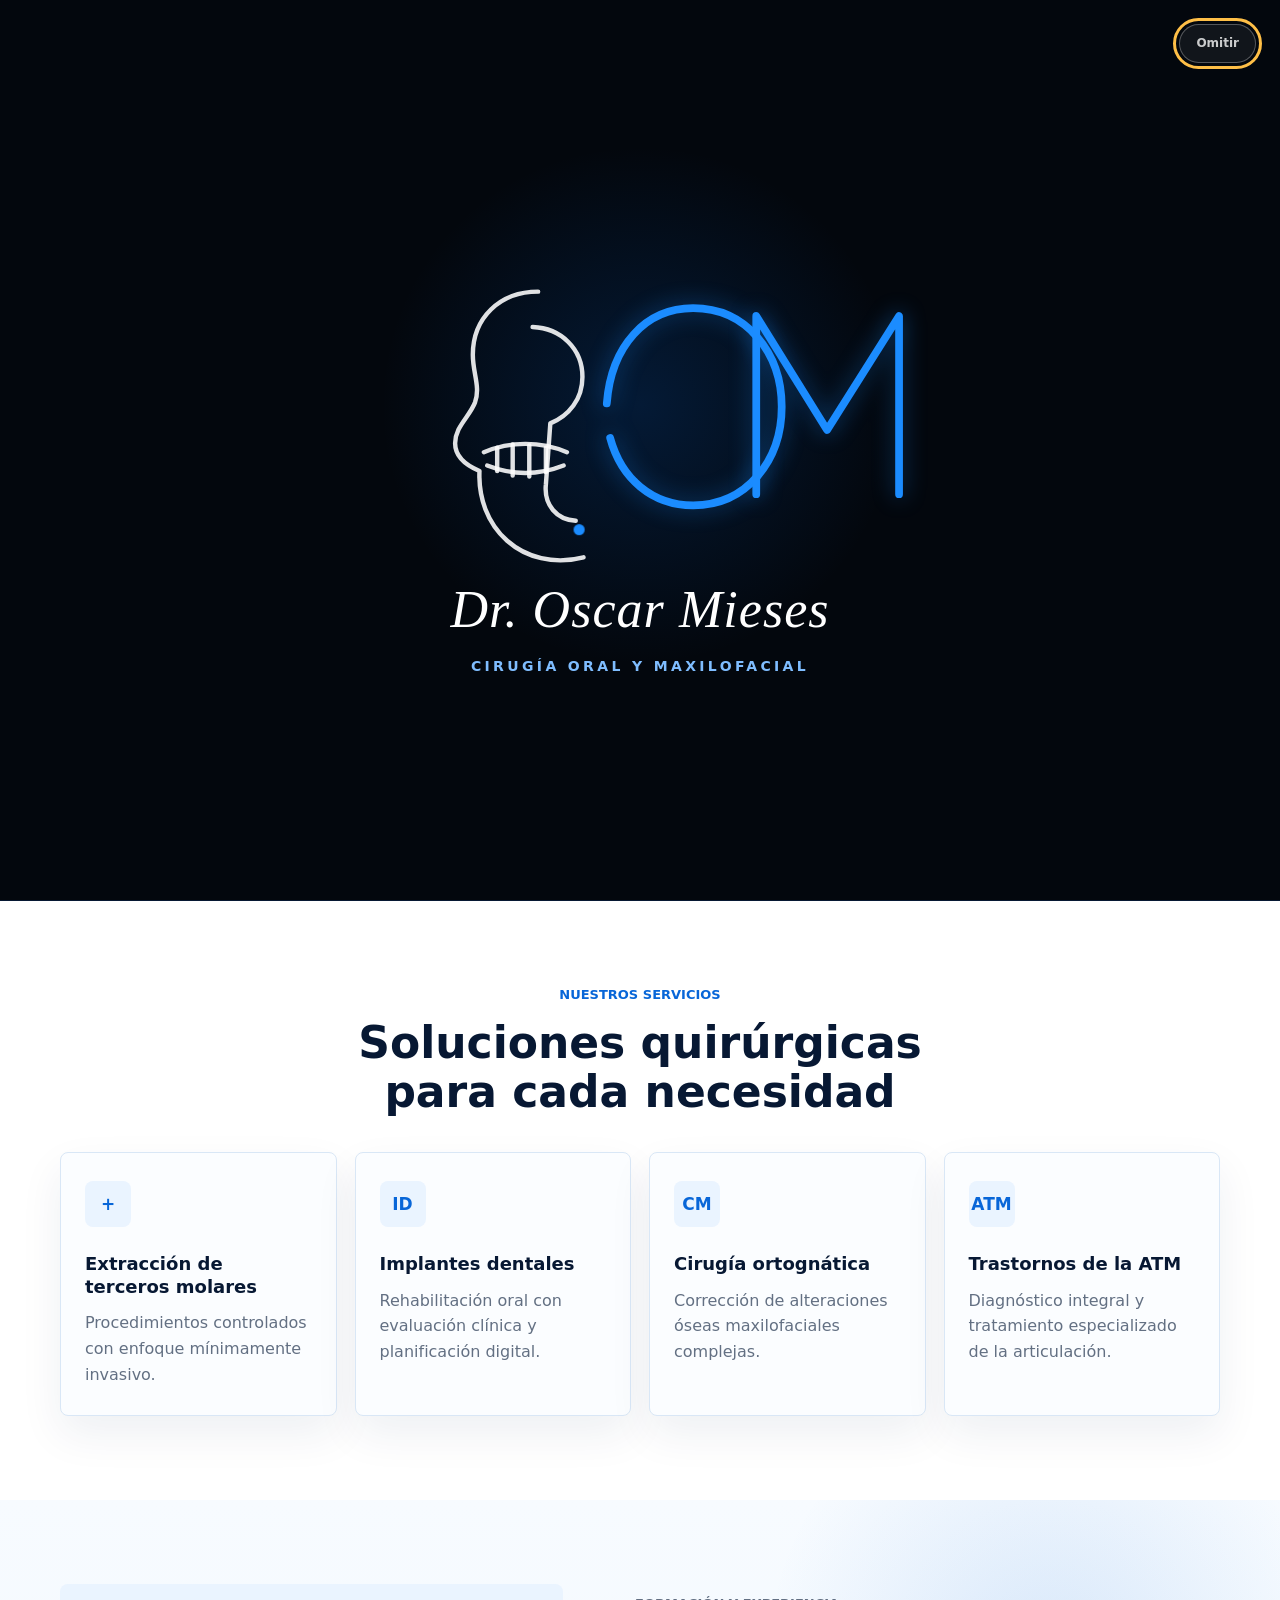
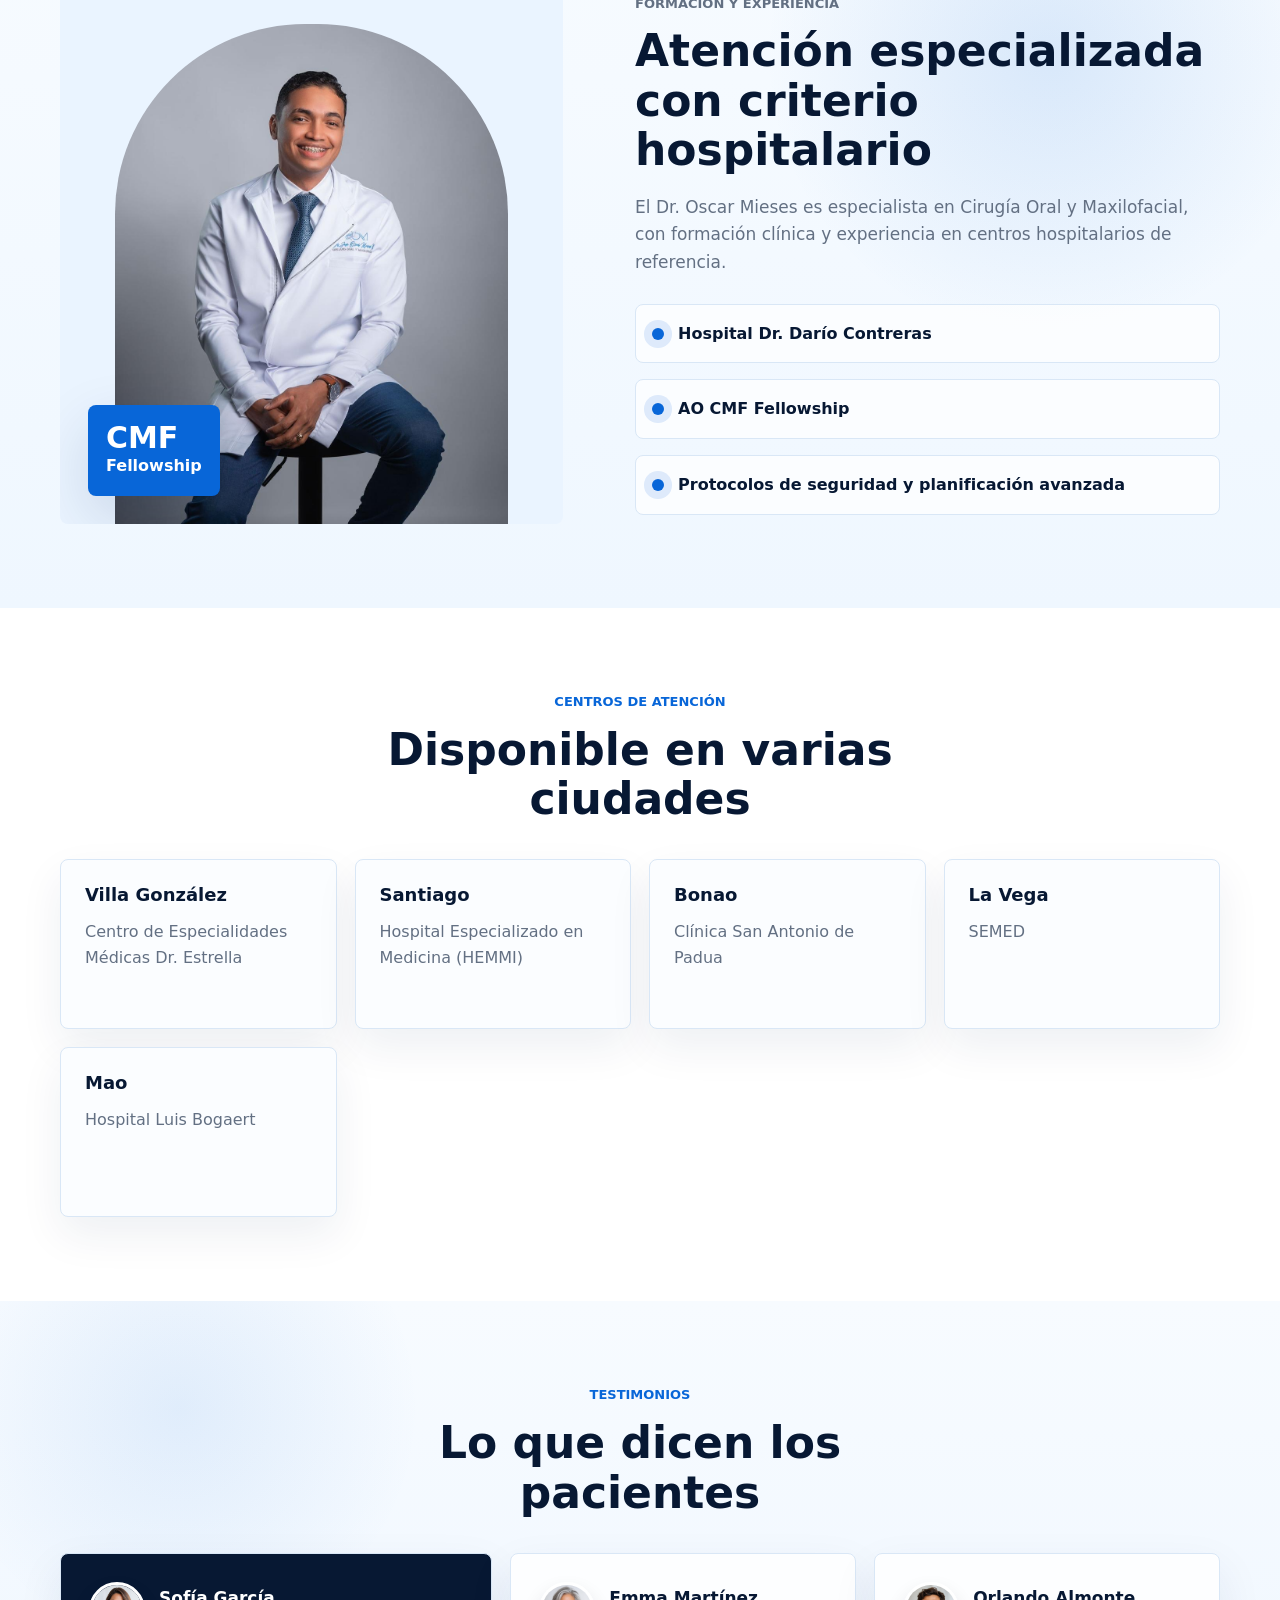
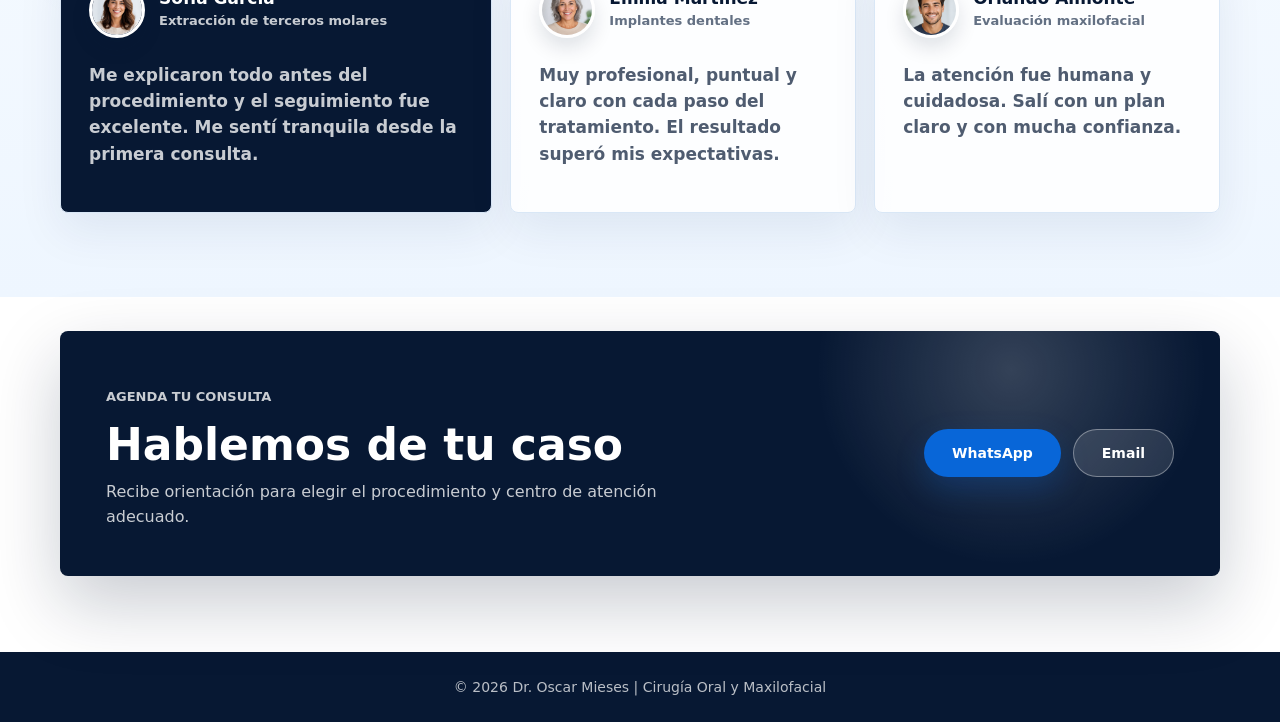
==== index.html @ 7b97af79 "Add animated vector logo intro" ====
<!DOCTYPE html>
<html lang="es">
<head>
    <meta charset="UTF-8">
    <title>Dr. Oscar Mieses | Cirugía Oral y Maxilofacial</title>
    <meta name="viewport" content="width=device-width, initial-scale=1.0">
    <meta name="description" content="Especialista en Cirugía Oral y Maxilofacial con atención precisa, segura y planificación avanzada.">
    <link rel="stylesheet" href="index.css">
</head>
<body>

<div class="brand-intro" id="brandIntro" role="dialog" aria-modal="true" aria-label="Presentación del Dr. Oscar Mieses">
    <button class="intro-skip" id="introSkip" type="button">Omitir</button>
    <div class="intro-logo" aria-hidden="true">
        <svg viewBox="0 0 560 330" role="img">
            <title>Logo animado del Dr. Oscar Mieses</title>
            <g class="intro-anatomy">
                <path pathLength="1" d="M188 62c-35 0-59 24-59 57 0 17 7 29 2 43-5 13-18 22-18 37 0 13 10 20 22 25-1 24 7 47 25 63 17 15 42 22 69 15"/>
                <path pathLength="1" d="M183 94c26 1 45 20 45 45 0 20-12 35-29 42l-4 55c-2 19 10 32 27 33"/>
                <path pathLength="1" d="M139 207c24-10 51-10 75 0M142 219c23 9 46 9 69 0"/>
                <path pathLength="1" d="M151 203v21m14-24v28m15-27v28m15-26v22"/>
            </g>
            <g class="intro-monogram">
                <path pathLength="1" d="M250 163c4-52 35-86 78-86 48 0 80 40 80 89s-32 89-80 89c-37 0-65-24-75-61"/>
                <path pathLength="1" d="M385 245V84l64 103 65-103v161"/>
            </g>
            <circle class="intro-accent" cx="225" cy="277" r="5"/>
        </svg>
        <p class="intro-name">Dr. Oscar Mieses</p>
        <span class="intro-specialty">Cirugía oral y maxilofacial</span>
    </div>
</div>
<noscript><style>.brand-intro{display:none}</style></noscript>

<header class="site-header">
    <div class="container nav">
        <a class="brand" href="#inicio" aria-label="Inicio">
            <svg class="brand-logo" viewBox="0 0 120 72" role="img" aria-label="Monograma del Dr. Oscar Mieses">
                <path class="brand-face" d="M28 9c-12 0-20 8-20 20 0 7 4 10 1 16-2 5-7 8-7 13 0 7 7 10 12 11 3 1 4 5 5 9 3 11 14 17 27 16"/>
                <path d="M43 57c1-21 12-35 28-35 17 0 29 14 29 32S88 86 71 86c-14 0-24-9-28-22" transform="translate(0 -10)"/>
                <path d="M85 62V20l16 27 17-27v42"/>
            </svg>
        </a>

        <nav aria-label="Navegación principal">
            <ul>
                <li><a href="#inicio">Inicio</a></li>
                <li><a href="#servicios">Servicios</a></li>
                <li><a href="Gallery.html">Casos</a></li>
                <li><a href="#testimonios">Testimonios</a></li>
                <li><a href="#experiencia">Experiencia</a></li>
                <li><a href="#contacto">Contacto</a></li>
            </ul>
        </nav>

        <a class="nav-cta" href="https://wa.me/18295643110" target="_blank" rel="noopener">Agendar</a>
    </div>
</header>

<main>
    <section id="inicio" class="hero">
        <div class="container hero-card">
            <div class="hero-line hero-line-one"></div>
            <div class="hero-line hero-line-two"></div>
            <div class="hero-copy">
                <p class="eyebrow">Cirugía Oral y Maxilofacial</p>
                <h1>Alcanza tu mejor versión de <span>salud</span></h1>
                <p class="hero-lede">
                    Procedimientos quirúrgicos con precisión, planificación digital y protocolos de seguridad para tu salud facial y oral.
                </p>
                <div class="hero-actions">
                    <a class="btn-primary" href="https://wa.me/18295643110" target="_blank" rel="noopener">Hacer una cita</a>
                    <a class="btn-secondary" href="#servicios">Ver servicios</a>
                </div>
            </div>

            <div class="hero-visual" aria-label="Retrato del Dr. Oscar Mieses">
                <div class="orbit orbit-one"></div>
                <div class="orbit orbit-two"></div>
                <img src="imagenes/Doctor/doctor-cutout-optimized.png" alt="Dr. Oscar Mieses con bata médica" width="600" height="1200" fetchpriority="high">

                <div class="float-card stat-card">
                    <strong>3+</strong>
                    <span>Años de experiencia</span>
                </div>

                <div class="float-card patient-card">
                    <div class="avatar-row" aria-hidden="true">
                        <img src="imagenes/Pacientes/patient-1-optimized.png" alt="" width="34" height="34">
                        <img src="imagenes/Pacientes/patient-2-optimized.png" alt="" width="34" height="34">
                        <img src="imagenes/Pacientes/patient-3-optimized.png" alt="" width="34" height="34">
                        <img src="imagenes/Pacientes/patient-4-optimized.png" alt="" width="34" height="34">
                    </div>
                    <strong>Atención segura</strong>
                    <span>Pacientes satisfechos</span>
                </div>

                <div class="float-card date-card">
                    <strong>Consulta</strong>
                    <span>Agenda por WhatsApp</span>
                </div>
            </div>

            <aside class="hero-quote" aria-label="Mensaje del especialista">
                <span class="quote-mark">"</span>
                <p>Estoy aquí para guiarte con un cuidado claro, seguro y personalizado en cada etapa de tu tratamiento.</p><span class="quote-mark">"</span>
                <h6 class="quote-doctor-name" style="color: #0866d8 !important;">Dr. Oscar Mieses</h6>
            </aside>
        </div>
    </section>

    <section id="servicios" class="section services-section">
        <div class="container">
            <div class="section-heading">
                <p class="eyebrow">Nuestros servicios</p>
                <h2>Soluciones quirúrgicas para cada necesidad</h2>
            </div>

            <div class="services-grid">
                <article class="service-card">
                    <span class="service-icon">+</span>
                    <h3>Extracción de terceros molares</h3>
                    <p>Procedimientos controlados con enfoque mínimamente invasivo.</p>
                </article>

                <article class="service-card">
                    <span class="service-icon">ID</span>
                    <h3>Implantes dentales</h3>
                    <p>Rehabilitación oral con evaluación clínica y planificación digital.</p>
                </article>

                <article class="service-card">
                    <span class="service-icon">CM</span>
                    <h3>Cirugía ortognática</h3>
                    <p>Corrección de alteraciones óseas maxilofaciales complejas.</p>
                </article>

                <article class="service-card">
                    <span class="service-icon">ATM</span>
                    <h3>Trastornos de la ATM</h3>
                    <p>Diagnóstico integral y tratamiento especializado de la articulación.</p>
                </article>
            </div>
        </div>
    </section>

    <section id="experiencia" class="section experience-section">
        <div class="container split-layout">
            <div class="portrait-panel">
                <img src="imagenes/Doctor/FOTO-OSCAR.jpeg" alt="Dr. Oscar Mieses en consulta" width="1024" height="1280" loading="lazy">
                <div class="blue-badge">
                    <strong>CMF</strong>
                    <span>Fellowship</span>
                </div>
            </div>

            <div class="content-panel">
                <p class="eyebrow">Formación y experiencia</p>
                <h2>Atención especializada con criterio hospitalario</h2>
                <p>
                    El Dr. Oscar Mieses es especialista en Cirugía Oral y Maxilofacial, con formación clínica y experiencia en centros hospitalarios de referencia.
                </p>

                <div class="timeline">
                    <div>
                        <span></span>
                        <p>Hospital Dr. Darío Contreras</p>
                    </div>
                    <div>
                        <span></span>
                        <p>AO CMF Fellowship</p>
                    </div>
                    <div>
                        <span></span>
                        <p>Protocolos de seguridad y planificación avanzada</p>
                    </div>
                </div>
            </div>
        </div>
    </section>

<!--CENTROS EN LOS QUE BRINDA SERVICIOS-->

    <section class="section locations-section">
        <div class="container">
            <div class="section-heading">
                <p class="eyebrow">Centros de atención</p>
                <h2>Disponible en varias ciudades</h2>
            </div>

            <div class="locations-grid">
                <article>
                    <h3>Villa González</h3>
                    <p>Centro de Especialidades Médicas Dr. Estrella</p>
                </article>
                <article>
                    <h3>Santiago</h3>
                    <p>Hospital Especializado en Medicina (HEMMI)</p>
                </article>
                <article>
                    <h3>Bonao</h3>
                    <p>Clínica San Antonio de Padua</p>
                </article>
                <article>
                    <h3>La Vega</h3>
                    <p>SEMED</p>
                </article>
                <article>
                    <h3>Mao</h3>
                    <p>Hospital Luis Bogaert</p>
                </article>
            </div>
        </div>
    </section>
<!--FIN DE CENTROS EN LOS QUE BRINDA SERVICIOS-->
    <section id="testimonios" class="section testimonials-section">
        <div class="container">
            <div class="section-heading">
                <p class="eyebrow">Testimonios</p>
                <h2>Lo que dicen los pacientes</h2>
            </div>

            <div class="testimonials-grid">
                <article class="testimonial-card featured-testimonial">
                    <div class="testimonial-profile">
                        <img src="imagenes/Pacientes/patient-1-optimized.png" alt="Paciente satisfecha" width="56" height="56" loading="lazy">
                        <div>
                            <h3>Sofía García</h3>
                            <span>Extracción de terceros molares</span>
                        </div>
                    </div>
                    <p>Me explicaron todo antes del procedimiento y el seguimiento fue excelente. Me sentí tranquila desde la primera consulta.</p>
                </article>

                <article class="testimonial-card">
                    <div class="testimonial-profile">
                        <img src="imagenes/Pacientes/patient-2-optimized.png" alt="Paciente satisfecho" width="56" height="56" loading="lazy">
                        <div>
                            <h3>Emma Martínez</h3>
                            <span>Implantes dentales</span>
                        </div>
                    </div>
                    <p>Muy profesional, puntual y claro con cada paso del tratamiento. El resultado superó mis expectativas.</p>
                </article>

                <article class="testimonial-card">
                    <div class="testimonial-profile">
                        <img src="imagenes/Pacientes/patient-3-optimized.png" alt="Paciente satisfecho" width="56" height="56" loading="lazy">
                        <div>
                            <h3>Orlando Almonte</h3>
                            <span>Evaluación maxilofacial</span>
                        </div>
                    </div>
                    <p>La atención fue humana y cuidadosa. Salí con un plan claro y con mucha confianza.</p>
                </article>
            </div>
        </div>
    </section>

    <section id="contacto" class="contact-section">
        <div class="container contact-card">
            <div>
                <p class="eyebrow">Agenda tu consulta</p>
                <h2>Hablemos de tu caso</h2>
                <p>Recibe orientación para elegir el procedimiento y centro de atención adecuado.</p>
            </div>
            <div class="contact-actions">
                <a class="btn-primary" href="https://wa.me/18295643110" target="_blank" rel="noopener">WhatsApp</a>
                <a class="btn-secondary light" href="mailto:Oscarmieses60@gmail.com">Email</a>
            </div>
        </div>
    </section>
</main>

<footer>
    <div class="container">
        <p>&copy; 2026 Dr. Oscar Mieses | Cirugía Oral y Maxilofacial</p>
    </div>
</footer>

<script src="index.js"></script>
</body>
</html>
---- index.css ----
:root {
    --navy: #071833;
    --blue: #0866d8;
    --blue-dark: #034ba4;
    --sky: #eaf4ff;
    --sky-strong: #dcecff;
    --muted: #637083;
    --line: #d9e7f6;
    --white: #ffffff;
    --shadow: 0 22px 60px rgba(8, 42, 90, 0.14);
}

* {
    box-sizing: border-box;
    margin: 0;
    padding: 0;
}

html {
    scroll-behavior: smooth;
}

body {
    background: #f7fbff;
    color: var(--navy);
    font-family: Inter, ui-sans-serif, system-ui, -apple-system, BlinkMacSystemFont, "Segoe UI", Arial, sans-serif;
    line-height: 1.6;
    -webkit-font-smoothing: antialiased;
}

body.intro-active {
    overflow: hidden;
}

.brand-intro {
    position: fixed;
    inset: 0;
    z-index: 1000;
    display: grid;
    place-items: center;
    overflow: hidden;
    background:
        radial-gradient(circle at 50% 45%, rgba(8, 102, 216, 0.2), transparent 32%),
        #03070d;
    color: #fff;
    opacity: 1;
    visibility: visible;
    transition: opacity 650ms ease, visibility 650ms ease;
}

.brand-intro::before {
    position: absolute;
    inset: 0;
    background: linear-gradient(110deg, transparent 35%, rgba(255, 255, 255, 0.04) 50%, transparent 65%);
    content: "";
    transform: translateX(-100%);
    animation: introLight 2.2s 800ms ease forwards;
}

.brand-intro.is-leaving {
    opacity: 0;
    visibility: hidden;
    pointer-events: none;
}

.intro-logo {
    position: relative;
    width: min(620px, 88vw);
    text-align: center;
}

.intro-logo svg {
    display: block;
    width: 100%;
    max-height: 48vh;
    margin: 0 auto;
    overflow: visible;
    fill: none;
    stroke-linecap: round;
    stroke-linejoin: round;
}

.intro-anatomy path,
.intro-monogram path {
    stroke-dasharray: 1;
    stroke-dashoffset: 1;
}

.intro-anatomy path {
    stroke: rgba(255, 255, 255, 0.88);
    stroke-width: 4;
    animation: drawIntro 1.45s ease forwards;
}

.intro-anatomy path:nth-child(2) { animation-delay: 140ms; }
.intro-anatomy path:nth-child(3) { animation-delay: 320ms; }
.intro-anatomy path:nth-child(4) { animation-delay: 440ms; }

.intro-monogram path {
    stroke: #1b8cff;
    stroke-width: 7;
    filter: drop-shadow(0 0 10px rgba(27, 140, 255, 0.42));
    animation: drawIntro 1.35s 720ms cubic-bezier(0.65, 0, 0.35, 1) forwards;
}

.intro-monogram path:last-child { animation-delay: 980ms; }

.intro-accent {
    fill: #1b8cff;
    stroke: none;
    opacity: 0;
    transform-box: fill-box;
    transform-origin: center;
    animation: introDot 420ms 1.9s ease-out forwards;
}

.intro-name,
.intro-specialty {
    opacity: 0;
    transform: translateY(14px);
    animation: introWords 650ms 1.9s ease forwards;
}

.intro-name {
    margin-top: -20px;
    font-family: Georgia, "Times New Roman", serif;
    font-size: clamp(30px, 5vw, 52px);
    font-style: italic;
    letter-spacing: 0.02em;
}

.intro-specialty {
    display: block;
    margin-top: 4px;
    color: #7fbdff;
    font-size: clamp(10px, 1.7vw, 14px);
    font-weight: 800;
    letter-spacing: 0.24em;
    text-transform: uppercase;
    animation-delay: 2.15s;
}

.intro-skip {
    position: absolute;
    top: 24px;
    right: 24px;
    z-index: 2;
    border: 1px solid rgba(255, 255, 255, 0.28);
    border-radius: 999px;
    padding: 9px 16px;
    background: rgba(255, 255, 255, 0.06);
    color: rgba(255, 255, 255, 0.78);
    cursor: pointer;
    font: inherit;
    font-size: 12px;
    font-weight: 800;
}

@keyframes drawIntro {
    to { stroke-dashoffset: 0; }
}

@keyframes introDot {
    0% { opacity: 0; transform: scale(0); }
    70% { opacity: 1; transform: scale(1.6); }
    100% { opacity: 1; transform: scale(1); }
}

@keyframes introWords {
    to { opacity: 1; transform: translateY(0); }
}

@keyframes introLight {
    to { transform: translateX(100%); }
}

a:focus-visible,
button:focus-visible {
    outline: 3px solid #ffbf47;
    outline-offset: 3px;
}

img {
    display: block;
    max-width: 100%;
}

a {
    color: inherit;
    text-decoration: none;
}

.container {
    width: min(1160px, calc(100% - 32px));
    margin: 0 auto;
}

.hero .container {
    width: min(1360px, calc(100% - 56px));
}

.site-header {
    position: sticky;
    top: 0;
    z-index: 20;
    background: rgba(255, 255, 255, 0.88);
    border-bottom: 1px solid rgba(217, 231, 246, 0.8);
    backdrop-filter: blur(18px);
}

.nav {
    min-height: 82px;
    display: flex;
    align-items: center;
    justify-content: space-between;
    gap: 24px;
}

.brand {
    display: inline-flex;
    align-items: center;
    gap: 12px;
    font-weight: 800;
    letter-spacing: 0;
    white-space: nowrap;
}

.brand-logo {
    width: 64px;
    height: 46px;
    overflow: visible;
    fill: none;
    stroke: var(--blue);
    stroke-width: 3.4;
    stroke-linecap: round;
    stroke-linejoin: round;
}

.brand-logo .brand-face {
    stroke: var(--navy);
}

nav ul {
    display: flex;
    align-items: center;
    justify-content: center;
    gap: 34px;
    list-style: none;
}

nav a {
    color: #26384d;
    font-size: 14px;
    font-weight: 700;
}

nav a:hover {
    color: var(--blue);
}

.nav-cta,
.btn-primary,
.btn-secondary {
    display: inline-flex;
    min-height: 48px;
    align-items: center;
    justify-content: center;
    border-radius: 999px;
    font-size: 14px;
    font-weight: 800;
    transition: transform 180ms ease, box-shadow 180ms ease, background 180ms ease;
}

.nav-cta,
.btn-primary {
    background: var(--blue);
    color: var(--white);
    box-shadow: 0 12px 30px rgba(8, 102, 216, 0.24);
}

.nav-cta {
    min-width: 112px;
}

.btn-primary,
.btn-secondary {
    padding: 0 28px;
}

.btn-secondary {
    background: var(--white);
    border: 1px solid var(--line);
    color: var(--navy);
}

.btn-secondary.light {
    background: rgba(255, 255, 255, 0.12);
    border-color: rgba(255, 255, 255, 0.36);
    color: var(--white);
}

.nav-cta:hover,
.btn-primary:hover,
.btn-secondary:hover {
    transform: translateY(-2px);
}

.btn-primary:hover,
.nav-cta:hover {
    background: var(--blue-dark);
    box-shadow: 0 16px 34px rgba(8, 102, 216, 0.28);
}

.hero {
    position: relative;
    overflow: hidden;
    min-height: calc(100vh - 82px);
    padding: 0;
    background:
        radial-gradient(circle at 8% 28%, rgba(8, 102, 216, 0.11), transparent 22%),
        radial-gradient(circle at 91% 18%, rgba(8, 102, 216, 0.08), transparent 22%),
        linear-gradient(180deg, #eef5fd 0%, #ffffff 54%, #f4f9ff 100%);
}

.hero::before {
    content: "";
    position: absolute;
    inset: auto 0 0;
    height: 25%;
    min-height: 156px;
    background: var(--navy);
    pointer-events: none;
}

.hero::after {
    content: "";
    position: absolute;
    width: 18px;
    height: 18px;
    right: 7%;
    bottom: 48px;
    border: 2px solid rgba(8, 102, 216, 0.18);
    border-radius: 50%;
    pointer-events: none;
}

.hero > .container::before {
    content: "";
    position: absolute;
    width: 12px;
    height: 12px;
    left: 7%;
    top: 52%;
    border: 2px solid rgba(8, 102, 216, 0.12);
    border-radius: 50%;
    pointer-events: none;
}

.hero-card {
    position: relative;
    min-height: calc(100vh - 82px);
    display: grid;
    grid-template-columns: minmax(310px, 0.9fr) minmax(360px, 0.92fr) minmax(300px, 0.78fr);
    align-items: center;
    gap: 32px;
    padding: 58px 0 0;
}

.hero-card::after {
    content: none;
}

.hero-copy {
    position: relative;
    z-index: 4;
    align-self: center;
    padding-bottom: 92px;
}

.hero-line {
    position: absolute;
    left: max(-80px, calc((100vw - 1360px) / -2));
    right: max(-80px, calc((100vw - 1360px) / -2));
    height: 7px;
    border-radius: 999px;
    background: rgba(8, 102, 216, 0.12);
    transform: rotate(-4deg);
    pointer-events: none;
}

.hero-line-one {
    top: 118px;
}

.hero-line-two {
    bottom: calc(25% + 26px);
    transform: rotate(-2deg);
}

.eyebrow {
    color: var(--blue);
    font-size: 13px;
    font-weight: 900;
    letter-spacing: 0;
    margin-bottom: 12px;
    text-transform: uppercase;
}

.hero h1 {
    max-width: 560px;
    color: var(--navy);
    font-size: clamp(42px, 5.2vw, 68px);
    line-height: 1.04;
    letter-spacing: 0;
}

.hero h1 span {
    color: var(--blue-dark);
}

.hero-lede {
    max-width: 530px;
    color: #405067;
    font-size: 18px;
    margin-top: 22px;
}

.hero-actions {
    display: flex;
    flex-wrap: wrap;
    gap: 14px;
    margin-top: 32px;
}

.hero-visual {
    position: relative;
    z-index: 4;
    min-height: 618px;
    display: grid;
    align-items: end;
    justify-items: center;
    align-self: end;
}

.hero-visual img {
    position: relative;
    z-index: 3;
    width: min(410px, 96%);
    height: 620px;
    object-fit: contain;
    object-position: center bottom;
    border-radius: 0;
    filter: drop-shadow(0 28px 36px rgba(7, 24, 51, 0.18));
}

.orbit {
    position: absolute;
    z-index: 1;
    border-radius: 50%;
    border: 2px solid rgba(8, 102, 216, 0.1);
}

.orbit-one {
    width: 430px;
    height: 430px;
    bottom: 78px;
}

.orbit-two {
    width: 310px;
    height: 310px;
    bottom: 132px;
}

.float-card {
    position: absolute;
    z-index: 4;
    display: grid;
    gap: 2px;
    min-width: 160px;
    padding: 16px 18px;
    border: 1px solid rgba(217, 231, 246, 0.9);
    border-radius: 8px;
    background: rgba(255, 255, 255, 0.92);
    box-shadow: var(--shadow);
    backdrop-filter: blur(16px);
}

.float-card strong {
    color: var(--navy);
    font-size: 24px;
    line-height: 1;
}

.float-card span {
    color: var(--muted);
    font-size: 13px;
    font-weight: 700;
}

.stat-card {
    left: -6%;
    bottom: 86px;
    background: var(--blue);
}

.stat-card strong,
.stat-card span {
    color: var(--white);
}

.patient-card {
    left: -15%;
    top: 132px;
}

.date-card {
    right: -9%;
    top: 230px;
}

.avatar-row {
    display: flex;
    margin-bottom: 6px;
}

.avatar-row img {
    width: 34px;
    height: 34px;
    margin-left: -6px;
    border: 2px solid var(--white);
    border-radius: 50%;
    object-fit: cover;
    box-shadow: 0 8px 16px rgba(7, 24, 51, 0.14);
}

.avatar-row img:first-child {
    margin-left: 0;
}

.hero-quote {
    position: relative;
    z-index: 4;
    align-self: center;
    max-width: 330px;
    padding-bottom: 92px;
}

.quote-mark {
    display: block;
    color: rgba(7, 24, 51, 0.34);
    font-size: 58px;
    font-weight: 900;
    line-height: 0.8;
}

.hero-quote p {
    color: #5f6877;
    font-size: 21px;
    font-style: italic;
    font-weight: 700;
    line-height: 1.42;
    margin: 18px 0 14px;
}

.hero-quote h6 {
    color: var(--blue, #0866d8);
    font-size: 14px;
}

.hero-quote .quote-doctor-name {
    color: var(--blue, #0866d8) !important;
}

.section {
    padding: 84px 0;
}

.section-heading {
    max-width: 620px;
    margin: 0 auto 36px;
    text-align: center;
}

.section h2,
.contact-card h2 {
    color: var(--navy);
    font-size: clamp(30px, 4vw, 44px);
    line-height: 1.12;
    letter-spacing: 0;
}

.services-section {
    background: var(--white);
}

.services-grid {
    display: grid;
    grid-template-columns: repeat(4, minmax(0, 1fr));
    gap: 18px;
}

.service-card,
.locations-grid article {
    min-height: 230px;
    border: 1px solid var(--line);
    border-radius: 8px;
    background: #fbfdff;
    box-shadow: 0 18px 44px rgba(8, 42, 90, 0.07);
}

.service-card {
    padding: 28px 24px;
}

.service-icon {
    display: inline-grid;
    width: 46px;
    height: 46px;
    place-items: center;
    margin-bottom: 26px;
    border-radius: 8px;
    background: var(--sky);
    color: var(--blue);
    font-size: 17px;
    font-weight: 900;
}

.service-card h3,
.locations-grid h3 {
    color: var(--navy);
    font-size: 18px;
    line-height: 1.25;
    margin-bottom: 12px;
}

.service-card p,
.locations-grid p,
.content-panel p,
.contact-card p {
    color: var(--muted);
}

.experience-section {
    background:
        radial-gradient(circle at 82% 22%, rgba(8, 102, 216, 0.12), transparent 24%),
        linear-gradient(180deg, #f7fbff 0%, #eff7ff 100%);
}

.split-layout {
    display: grid;
    grid-template-columns: minmax(300px, 0.86fr) minmax(0, 1fr);
    align-items: center;
    gap: 72px;
}

.portrait-panel {
    position: relative;
    min-height: 540px;
    display: grid;
    place-items: end center;
    overflow: hidden;
    border-radius: 8px;
    background:
        radial-gradient(circle at 48% 58%, transparent 0 28%, rgba(8, 102, 216, 0.12) 28.2% 28.6%, transparent 28.8% 41%, rgba(8, 102, 216, 0.09) 41.2% 41.6%, transparent 41.8%),
        var(--sky);
}

.portrait-panel img {
    width: 78%;
    height: 500px;
    object-fit: cover;
    object-position: center 16%;
    border-radius: 190px 190px 0 0;
}

.blue-badge {
    position: absolute;
    left: 28px;
    bottom: 28px;
    display: grid;
    min-width: 118px;
    padding: 18px;
    border-radius: 8px;
    background: var(--blue);
    color: var(--white);
    box-shadow: var(--shadow);
}

.blue-badge strong {
    font-size: 30px;
    line-height: 1;
}

.blue-badge span {
    font-weight: 800;
}

.content-panel {
    max-width: 610px;
}

.content-panel > p:not(.eyebrow) {
    margin: 20px 0 28px;
    font-size: 17px;
}

.timeline {
    display: grid;
    gap: 16px;
}

.timeline div {
    display: flex;
    align-items: center;
    gap: 14px;
    padding: 16px;
    border: 1px solid var(--line);
    border-radius: 8px;
    background: rgba(255, 255, 255, 0.72);
}

.timeline span {
    flex: 0 0 auto;
    width: 12px;
    height: 12px;
    border-radius: 50%;
    background: var(--blue);
    box-shadow: 0 0 0 8px rgba(8, 102, 216, 0.12);
}

.timeline p {
    color: var(--navy);
    font-weight: 800;
}

.locations-section {
    background: var(--white);
}

.locations-grid {
    display: grid;
    grid-template-columns: repeat(4, minmax(0, 1fr));
    gap: 18px;
}

.locations-grid article {
    min-height: 170px;
    padding: 24px;
}

.testimonials-section {
    background:
        radial-gradient(circle at 14% 18%, rgba(8, 102, 216, 0.09), transparent 20%),
        linear-gradient(180deg, #f7fbff 0%, #eef6ff 100%);
}

.testimonials-grid {
    display: grid;
    grid-template-columns: 1.15fr 0.92fr 0.92fr;
    gap: 18px;
}

.testimonial-card {
    display: grid;
    align-content: start;
    min-height: 260px;
    padding: 28px;
    border: 1px solid var(--line);
    border-radius: 8px;
    background: rgba(255, 255, 255, 0.86);
    box-shadow: 0 18px 46px rgba(8, 42, 90, 0.08);
}

.featured-testimonial {
    background: var(--navy);
    color: var(--white);
}

.testimonial-profile {
    display: flex;
    align-items: center;
    gap: 14px;
    margin-bottom: 24px;
}

.testimonial-profile img {
    width: 56px;
    height: 56px;
    border: 3px solid var(--white);
    border-radius: 50%;
    object-fit: cover;
    box-shadow: 0 10px 20px rgba(7, 24, 51, 0.12);
}

.testimonial-profile h3 {
    color: var(--navy);
    font-size: 17px;
    line-height: 1.2;
}

.testimonial-profile span {
    display: block;
    color: var(--muted);
    font-size: 13px;
    font-weight: 800;
    margin-top: 3px;
}

.testimonial-card p {
    color: #4f5c70;
    font-size: 17px;
    font-weight: 700;
    line-height: 1.55;
}

.featured-testimonial .testimonial-profile h3,
.featured-testimonial .testimonial-profile span,
.featured-testimonial p {
    color: var(--white);
}

.featured-testimonial .testimonial-profile span,
.featured-testimonial p {
    opacity: 0.78;
}

.contact-section {
    padding: 34px 0 76px;
    background: var(--white);
}

.contact-card {
    display: flex;
    align-items: center;
    justify-content: space-between;
    gap: 28px;
    padding: 46px;
    border-radius: 8px;
    background:
        radial-gradient(circle at 82% 16%, rgba(255, 255, 255, 0.18), transparent 20%),
        var(--navy);
    color: var(--white);
    box-shadow: 0 28px 70px rgba(7, 24, 51, 0.22);
}

.contact-card h2,
.contact-card .eyebrow,
.contact-card p {
    color: var(--white);
}

.contact-card p {
    max-width: 560px;
    margin-top: 10px;
    opacity: 0.78;
}

.contact-actions {
    display: flex;
    flex-wrap: wrap;
    gap: 12px;
}

footer {
    padding: 24px 0;
    background: var(--navy);
    color: rgba(255, 255, 255, 0.72);
    text-align: center;
    font-size: 14px;
}

.fade-in {
    opacity: 0;
    transform: translateY(18px);
    transition: opacity 600ms ease, transform 600ms ease;
}

.fade-in.visible {
    opacity: 1;
    transform: translateY(0);
}

@media (prefers-reduced-motion: reduce) {
    html {
        scroll-behavior: auto;
    }

    *,
    *::before,
    *::after {
        animation-duration: 0.01ms !important;
        animation-iteration-count: 1 !important;
        transition-duration: 0.01ms !important;
    }

    .fade-in {
        opacity: 1;
        transform: none;
    }
}

@media (max-width: 980px) {
    .nav {
        min-height: auto;
        padding: 14px 0;
        flex-wrap: wrap;
    }

    nav {
        order: 3;
        width: 100%;
    }

    nav ul {
        justify-content: flex-start;
        gap: 10px;
        overflow-x: auto;
        padding-bottom: 4px;
    }

    nav a {
        display: block;
        padding: 8px 12px;
        border-radius: 999px;
        background: var(--sky);
        white-space: nowrap;
    }

    .split-layout {
        grid-template-columns: 1fr;
    }

    .hero-card {
        min-height: 720px;
        grid-template-columns: minmax(250px, 0.9fr) minmax(280px, 0.9fr) minmax(230px, 0.75fr);
        gap: 12px;
        padding: 36px 0 0;
    }

    .hero-copy {
        text-align: left;
        padding-bottom: 86px;
    }

    .hero h1 {
        font-size: clamp(44px, 6vw, 58px);
    }

    .hero-lede {
        font-size: 17px;
    }

    .hero-actions {
        justify-content: flex-start;
    }

    .hero-visual {
        min-height: 570px;
    }

    .hero-visual img {
        height: 570px;
        width: min(360px, 98%);
    }

    .hero-quote {
        max-width: 270px;
        margin: 0;
        padding-bottom: 86px;
        text-align: left;
    }

    .hero-quote p {
        font-size: 18px;
    }

    .patient-card {
        left: -34%;
        top: 150px;
    }

    .date-card {
        right: -24%;
        top: 270px;
    }

    .stat-card {
        left: -16%;
        bottom: 92px;
    }

    .services-grid,
    .locations-grid,
    .testimonials-grid {
        grid-template-columns: repeat(2, minmax(0, 1fr));
    }

    .featured-testimonial {
        grid-column: 1 / -1;
    }

    .split-layout {
        gap: 34px;
    }

    .content-panel {
        max-width: none;
    }

    .contact-card {
        align-items: flex-start;
        flex-direction: column;
    }
}

@media (max-width: 640px) {
    .container {
        width: min(100% - 22px, 1160px);
    }

    .site-header {
        position: relative;
    }

    .nav {
        min-height: 128px;
        align-content: center;
        flex-wrap: wrap;
        gap: 12px;
        padding: 10px 0 14px;
    }

    .brand {
        width: 100%;
        gap: 10px;
        flex: 0 0 100%;
    }

    .brand span {
        display: inline;
        color: var(--navy);
        font-size: clamp(15px, 4.8vw, 19px);
        font-weight: 900;
        line-height: 1;
        white-space: nowrap;
    }

    .brand-logo {
        width: 70px;
        height: 54px;
    }

    nav {
        order: initial;
        min-width: 0;
        width: 100%;
        flex: 0 0 100%;
    }

    nav ul {
        justify-content: flex-start;
        gap: 10px;
        overflow-x: auto;
        overflow-y: hidden;
        padding: 0 0 2px;
        scrollbar-width: none;
        -webkit-overflow-scrolling: touch;
    }

    nav ul::-webkit-scrollbar {
        display: none;
    }

    nav ul li:last-child {
        display: none;
    }

    nav a {
        display: inline-flex;
        min-height: 36px;
        align-items: center;
        padding: 0 14px;
        background: #eef7ff;
        color: #26384d;
        font-size: 12px;
        font-weight: 900;
        border-radius: 999px;
        white-space: nowrap;
    }

    .nav-cta {
        display: none;
    }

    .hero {
        min-height: 525px;
        padding: 0;
        overflow: hidden;
    }

    .hero::before {
        height: 165px;
        min-height: 165px;
    }

    .hero .container {
        width: min(100% - 34px, 1160px);
    }

    .hero-card {
        min-height: 525px;
        display: grid;
        grid-template-columns: minmax(0, 0.95fr) minmax(0, 1.05fr) minmax(0, 0.8fr);
        align-items: start;
        gap: 8px;
        padding: 0;
    }

    .hero-line { left: -34px; right: -34px; height: 4px; }
    .hero-line-one { top: 64px; }
    .hero-line-two {
        display: block;
        bottom: 166px;
    }

    .hero-copy {
        position: relative;
        z-index: 4;
        align-self: start;
        padding: 46px 0 0;
        text-align: left;
    }

    .hero-copy .eyebrow {
        font-size: 9px;
        font-weight: 1000;
        letter-spacing: 0.4px;
        margin-bottom: 9px;
    }

    .hero h1 {
        max-width: 158px;
        font-size: clamp(22px, 6.5vw, 27px);
        line-height: 1.08;
    }

    .hero-lede {
        max-width: 160px;
        font-size: 9px;
        line-height: 1.35;
        margin-top: 12px;
        color: #405067;
    }

    .hero-actions {
        display: flex;
        flex-direction: row;
        flex-wrap: nowrap;
        gap: 6px;
        margin-top: 18px;
        width: 150px;
        position: relative;
        z-index: 7;
    }

    .hero-actions .btn-primary,
    .hero-actions .btn-secondary {
        flex: 1;
        min-height: 31px;
        padding: 0 8px;
        font-size: 8px;
        white-space: nowrap;
        justify-content: center;
    }

    .hero-visual {
        position: relative;
        z-index: 4;
        width: 100%;
        min-height: 405px;
        display: grid;
        align-items: flex-end;
        justify-items: center;
        align-self: end;
        margin-top: 0;
    }

    .hero-visual img {
        position: relative;
        z-index: 3;
        width: min(275px, 172%);
        height: 435px;
        object-fit: contain;
        object-position: center bottom;
        filter: drop-shadow(0 16px 28px rgba(7,24,51,0.22));
        transform: scale(1.85);
        transform-origin: center bottom;
    }

    .orbit-one {
        width: 230px; height: 230px;
        bottom: 42px;
    }

    .orbit-two {
        width: 166px; height: 166px;
        bottom: 72px;
    }

    .hero-visual .float-card {
        display: none;
    }

    .hero-quote {
        display: block;
        position: relative;
        z-index: 4;
        align-self: start;
        max-width: 158px;
        padding-top: 128px;
        padding-bottom: 0;
        text-align: left;
    }

    .quote-mark {
        font-size: 28px;
    }

    .hero-quote p {
        font-size: 9px;
        line-height: 1.34;
        margin: 6px 0 7px;
    }

    .hero-quote h6 {
        color: var(--blue, #0866d8);
        font-size: 16px;
    }

    .hero-quote .quote-doctor-name {
        color: var(--blue, #0866d8) !important;
    }

    .contact-actions {
        display: grid;
        grid-template-columns: 1fr;
        width: 100%;
    }

    .section { padding: 58px 0; }

    .services-grid,
    .locations-grid,
    .testimonials-grid {
        grid-template-columns: 1fr;
    }

    .featured-testimonial { grid-column: auto; }

    .service-card,
    .locations-grid article { min-height: 0; }

    .portrait-panel { min-height: 460px; }

    .portrait-panel img { width: 88%; height: 430px; }

    .contact-card { padding: 30px 22px; }
}

@media (max-width: 390px) {
    .nav {
        min-height: 122px;
        gap: 10px;
    }

    .brand {
        gap: 8px;
    }

    .brand-logo {
        width: 64px;
        height: 50px;
    }

    .brand span {
        font-size: 15px;
    }

    nav a {
        min-height: 34px;
        padding: 0 12px;
        font-size: 11px;
    }

    .hero {
        min-height: 505px;
    }

    .hero-card {
        min-height: 505px;
    }

    .hero-copy {
        padding-top: 40px;
    }

    .hero h1 {
        max-width: 146px;
        font-size: 24px;
    }

    .hero-lede {
        max-width: 144px;
        font-size: 8px;
    }

    .hero-actions {
        width: 136px;
    }

    .hero-actions .btn-primary,
    .hero-actions .btn-secondary {
        min-height: 29px;
        padding: 0 7px;
        font-size: 7px;
    }

    .hero-visual {
        min-height: 392px;
    }

    .hero-visual img {
        width: min(248px, 176%);
        height: 420px;
        transform: scale(1.9);
    }

    .orbit-one { width: 210px; height: 210px; }
    .orbit-two { width: 150px; height: 150px; }

    .hero-quote {
        max-width: 142px;
        padding-top: 118px;
    }

    .hero-quote p {
        font-size: 8px;
    }
}
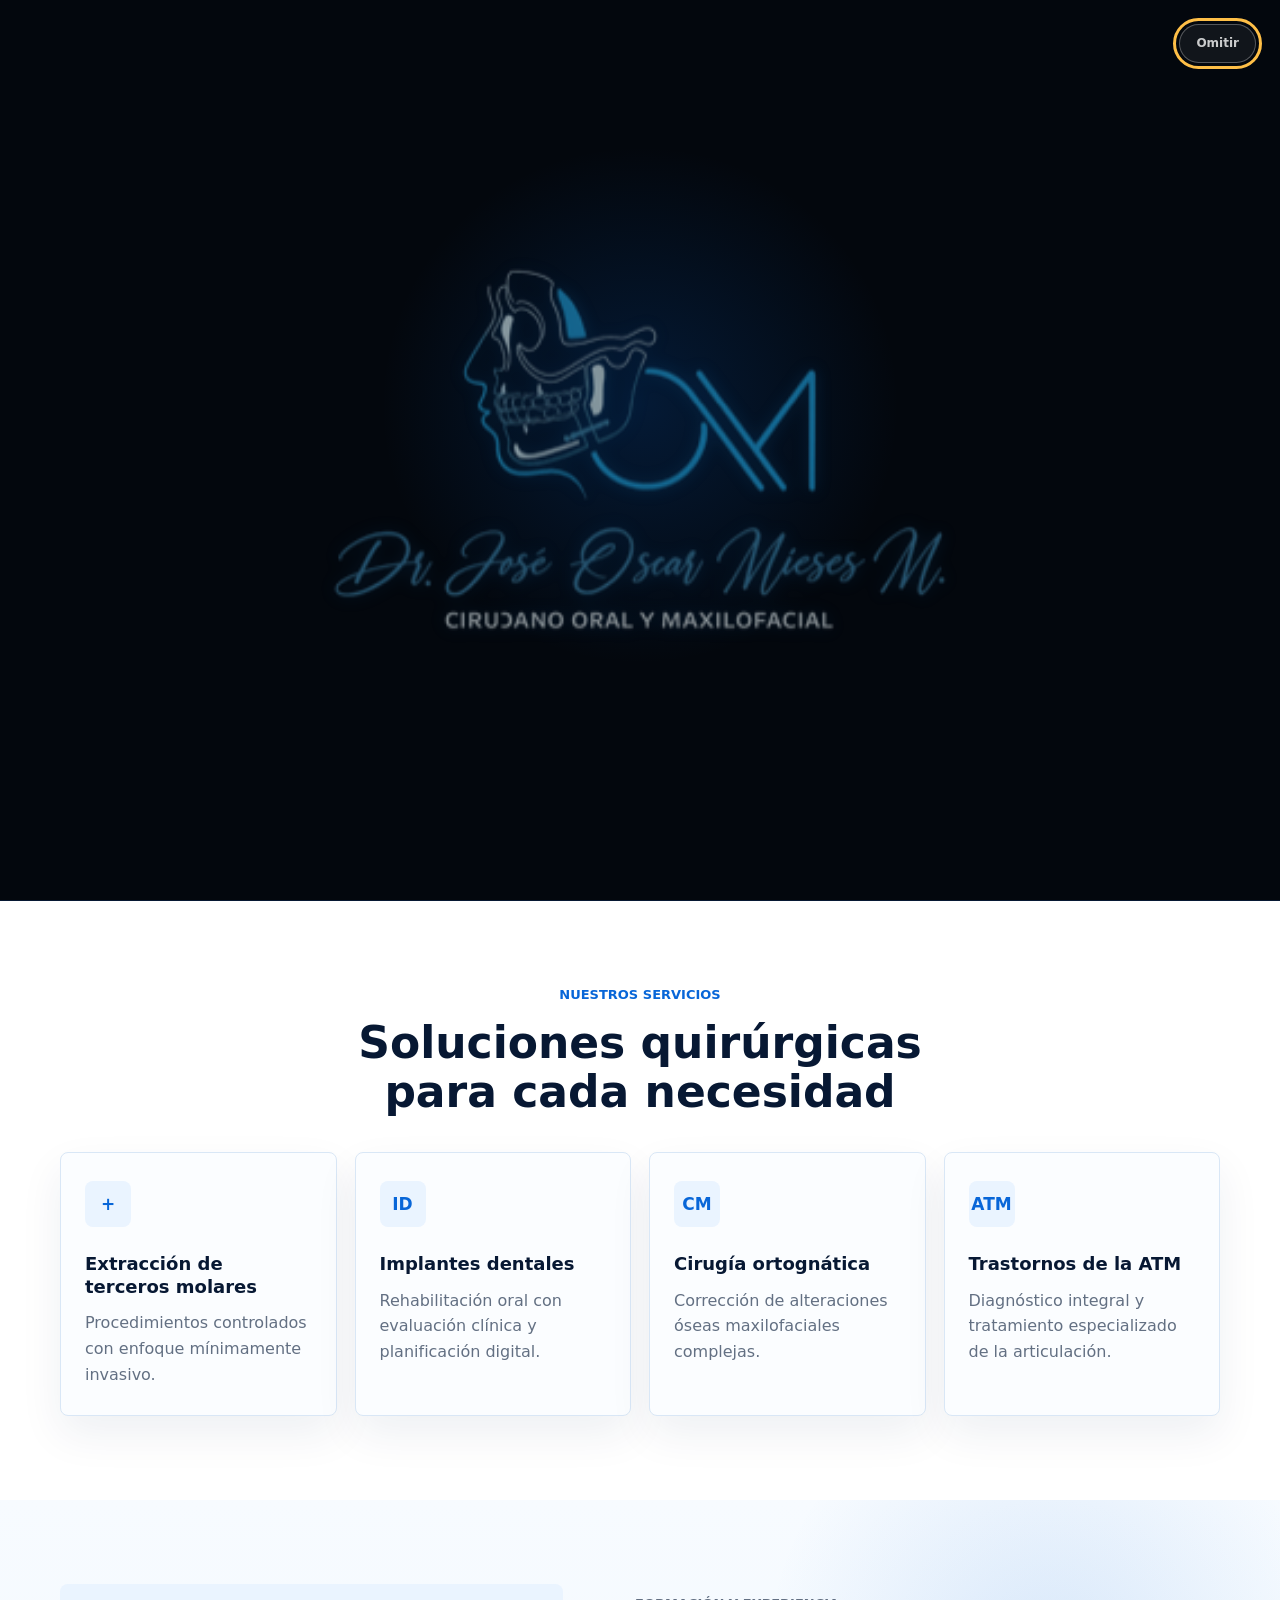
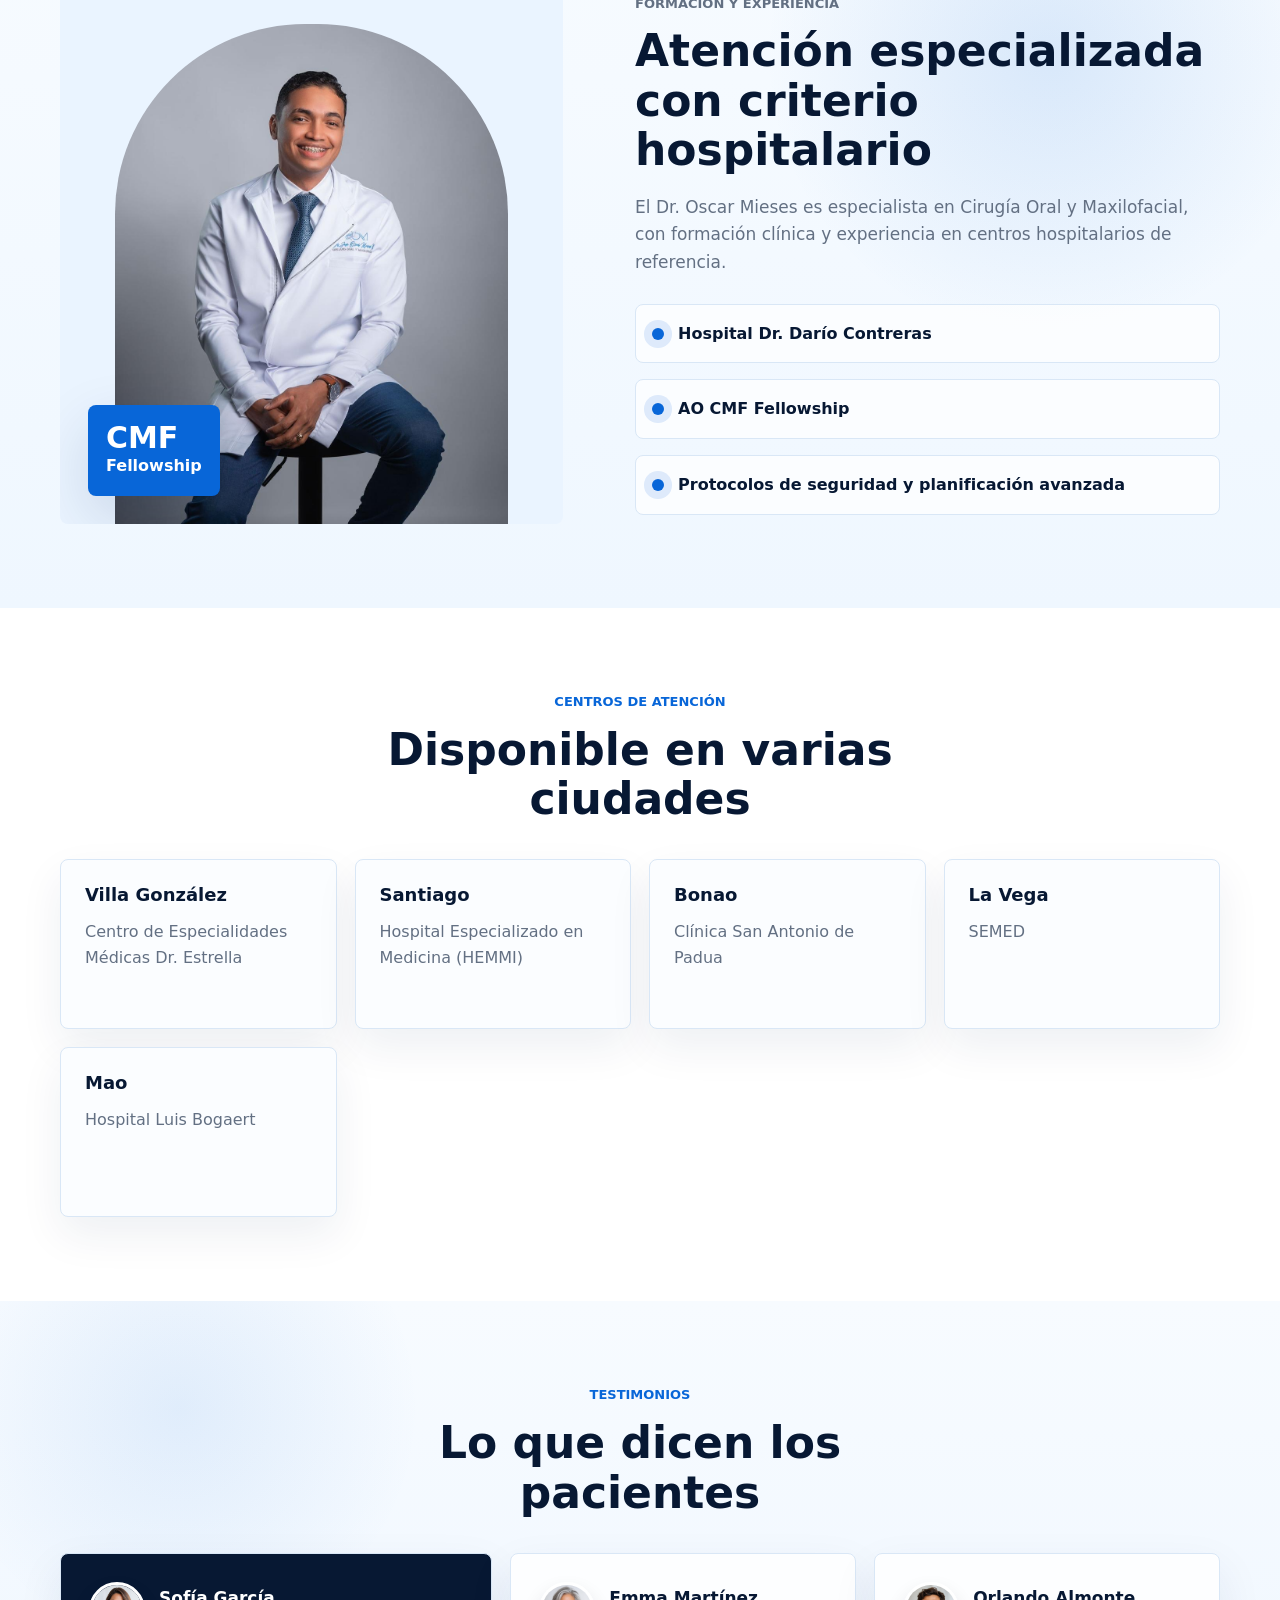
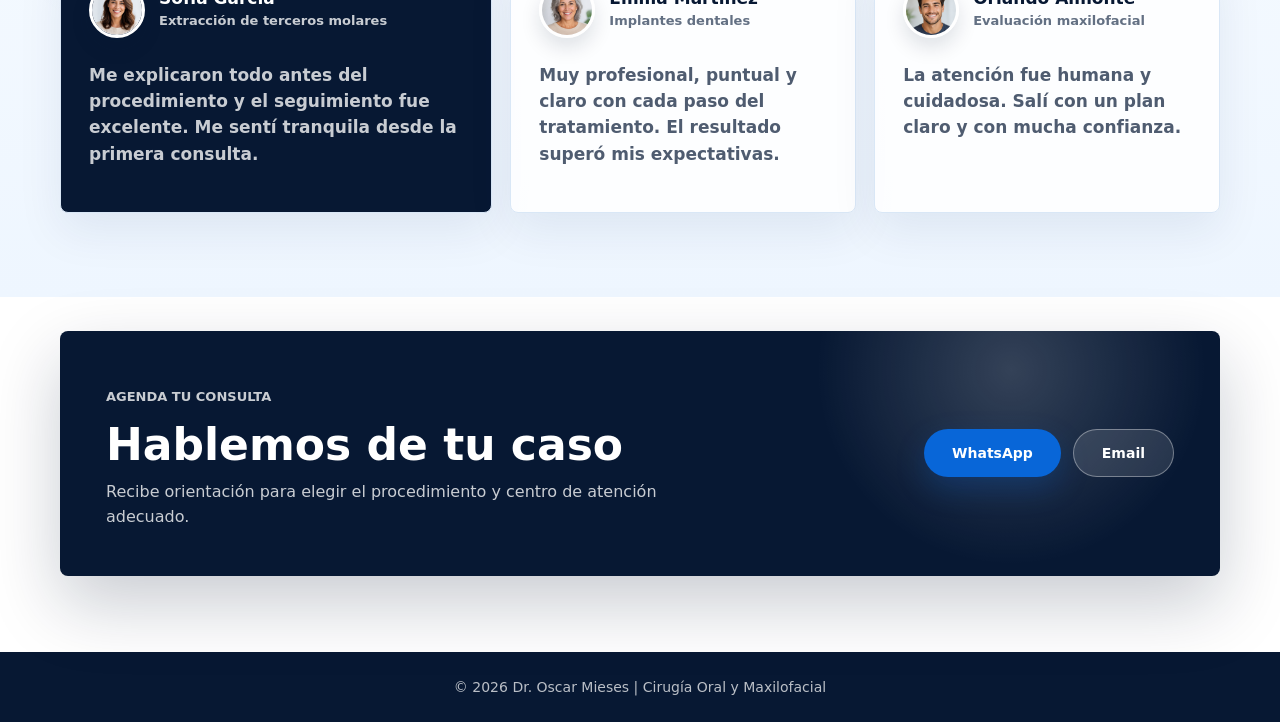
==== commit 7fbf71fe: "Use official logo in animated intro" ====
--- a/index.html
+++ b/index.html
@@ -12,22 +12,13 @@
 <div class="brand-intro" id="brandIntro" role="dialog" aria-modal="true" aria-label="Presentación del Dr. Oscar Mieses">
     <button class="intro-skip" id="introSkip" type="button">Omitir</button>
     <div class="intro-logo" aria-hidden="true">
-        <svg viewBox="0 0 560 330" role="img">
-            <title>Logo animado del Dr. Oscar Mieses</title>
-            <g class="intro-anatomy">
-                <path pathLength="1" d="M188 62c-35 0-59 24-59 57 0 17 7 29 2 43-5 13-18 22-18 37 0 13 10 20 22 25-1 24 7 47 25 63 17 15 42 22 69 15"/>
-                <path pathLength="1" d="M183 94c26 1 45 20 45 45 0 20-12 35-29 42l-4 55c-2 19 10 32 27 33"/>
-                <path pathLength="1" d="M139 207c24-10 51-10 75 0M142 219c23 9 46 9 69 0"/>
-                <path pathLength="1" d="M151 203v21m14-24v28m15-27v28m15-26v22"/>
-            </g>
-            <g class="intro-monogram">
-                <path pathLength="1" d="M250 163c4-52 35-86 78-86 48 0 80 40 80 89s-32 89-80 89c-37 0-65-24-75-61"/>
-                <path pathLength="1" d="M385 245V84l64 103 65-103v161"/>
-            </g>
-            <circle class="intro-accent" cx="225" cy="277" r="5"/>
-        </svg>
-        <p class="intro-name">Dr. Oscar Mieses</p>
-        <span class="intro-specialty">Cirugía oral y maxilofacial</span>
+        <div class="intro-emblem">
+            <span class="intro-ring intro-ring-one"></span>
+            <span class="intro-ring intro-ring-two"></span>
+            <img class="intro-logo-glow" src="imagenes/Logos/logo-optimized.png" alt="">
+            <img class="intro-logo-image" src="imagenes/Logos/logo-optimized.png" alt="">
+            <span class="intro-scan"></span>
+        </div>
     </div>
 </div>
 <noscript><style>.brand-intro{display:none}</style></noscript>
@@ -35,11 +26,7 @@
 <header class="site-header">
     <div class="container nav">
         <a class="brand" href="#inicio" aria-label="Inicio">
-            <svg class="brand-logo" viewBox="0 0 120 72" role="img" aria-label="Monograma del Dr. Oscar Mieses">
-                <path class="brand-face" d="M28 9c-12 0-20 8-20 20 0 7 4 10 1 16-2 5-7 8-7 13 0 7 7 10 12 11 3 1 4 5 5 9 3 11 14 17 27 16"/>
-                <path d="M43 57c1-21 12-35 28-35 17 0 29 14 29 32S88 86 71 86c-14 0-24-9-28-22" transform="translate(0 -10)"/>
-                <path d="M85 62V20l16 27 17-27v42"/>
-            </svg>
+            <img src="imagenes/Logos/logo-optimized.png" alt="Logo de Dr. Oscar Mieses" width="80" height="56">
         </a>
 
         <nav aria-label="Navegación principal">
--- a/index.css
+++ b/index.css
@@ -65,79 +65,68 @@
 
 .intro-logo {
     position: relative;
-    width: min(620px, 88vw);
-    text-align: center;
-}
-
-.intro-logo svg {
-    display: block;
+    width: min(720px, 92vw);
+}
+
+.intro-emblem {
+    position: relative;
+    display: grid;
+    min-height: min(62vw, 470px);
+    place-items: center;
+    isolation: isolate;
+}
+
+.intro-logo-image,
+.intro-logo-glow {
+    grid-area: 1 / 1;
     width: 100%;
-    max-height: 48vh;
-    margin: 0 auto;
-    overflow: visible;
-    fill: none;
-    stroke-linecap: round;
-    stroke-linejoin: round;
-}
-
-.intro-anatomy path,
-.intro-monogram path {
-    stroke-dasharray: 1;
-    stroke-dashoffset: 1;
-}
-
-.intro-anatomy path {
-    stroke: rgba(255, 255, 255, 0.88);
-    stroke-width: 4;
-    animation: drawIntro 1.45s ease forwards;
-}
-
-.intro-anatomy path:nth-child(2) { animation-delay: 140ms; }
-.intro-anatomy path:nth-child(3) { animation-delay: 320ms; }
-.intro-anatomy path:nth-child(4) { animation-delay: 440ms; }
-
-.intro-monogram path {
-    stroke: #1b8cff;
-    stroke-width: 7;
-    filter: drop-shadow(0 0 10px rgba(27, 140, 255, 0.42));
-    animation: drawIntro 1.35s 720ms cubic-bezier(0.65, 0, 0.35, 1) forwards;
-}
-
-.intro-monogram path:last-child { animation-delay: 980ms; }
-
-.intro-accent {
-    fill: #1b8cff;
-    stroke: none;
+    max-height: 58vh;
+    object-fit: contain;
+}
+
+.intro-logo-image {
     opacity: 0;
-    transform-box: fill-box;
-    transform-origin: center;
-    animation: introDot 420ms 1.9s ease-out forwards;
-}
-
-.intro-name,
-.intro-specialty {
+    clip-path: inset(0 100% 0 0);
+    filter: drop-shadow(0 0 16px rgba(14, 126, 217, 0.3));
+    animation: revealOfficialLogo 1.65s 380ms cubic-bezier(0.65, 0, 0.35, 1) forwards,
+        settleOfficialLogo 700ms 2.05s ease forwards;
+}
+
+.intro-logo-glow {
     opacity: 0;
-    transform: translateY(14px);
-    animation: introWords 650ms 1.9s ease forwards;
-}
-
-.intro-name {
-    margin-top: -20px;
-    font-family: Georgia, "Times New Roman", serif;
-    font-size: clamp(30px, 5vw, 52px);
-    font-style: italic;
-    letter-spacing: 0.02em;
-}
-
-.intro-specialty {
-    display: block;
-    margin-top: 4px;
-    color: #7fbdff;
-    font-size: clamp(10px, 1.7vw, 14px);
-    font-weight: 800;
-    letter-spacing: 0.24em;
-    text-transform: uppercase;
-    animation-delay: 2.15s;
+    filter: blur(18px) saturate(1.5);
+    transform: scale(0.9);
+    animation: pulseOfficialLogo 1.4s 1.15s ease-out forwards;
+}
+
+.intro-ring {
+    position: absolute;
+    z-index: -1;
+    width: min(430px, 62vw);
+    aspect-ratio: 1;
+    border: 1px solid rgba(20, 137, 224, 0.18);
+    border-radius: 50%;
+    opacity: 0;
+    transform: scale(0.72);
+    animation: expandIntroRing 1.45s ease-out forwards;
+}
+
+.intro-ring-two {
+    width: min(560px, 78vw);
+    border-color: rgba(255, 255, 255, 0.08);
+    animation-delay: 280ms;
+}
+
+.intro-scan {
+    position: absolute;
+    left: 5%;
+    top: 14%;
+    width: 2px;
+    height: 72%;
+    background: linear-gradient(180deg, transparent, #68b9ff 25%, #fff 50%, #68b9ff 75%, transparent);
+    box-shadow: 0 0 22px 5px rgba(39, 151, 244, 0.38);
+    opacity: 0;
+    animation: scanOfficialLogo 1.65s 380ms cubic-bezier(0.65, 0, 0.35, 1) forwards;
 }
 
 .intro-skip {
@@ -156,18 +145,33 @@
     font-weight: 800;
 }
 
-@keyframes drawIntro {
-    to { stroke-dashoffset: 0; }
-}
-
-@keyframes introDot {
-    0% { opacity: 0; transform: scale(0); }
-    70% { opacity: 1; transform: scale(1.6); }
-    100% { opacity: 1; transform: scale(1); }
-}
-
-@keyframes introWords {
-    to { opacity: 1; transform: translateY(0); }
+@keyframes revealOfficialLogo {
+    0% { opacity: 0; clip-path: inset(0 100% 0 0); transform: scale(0.96); }
+    12% { opacity: 1; }
+    100% { opacity: 1; clip-path: inset(0 0 0 0); transform: scale(1); }
+}
+
+@keyframes settleOfficialLogo {
+    0% { filter: drop-shadow(0 0 22px rgba(14, 126, 217, 0.48)); }
+    100% { filter: drop-shadow(0 0 8px rgba(14, 126, 217, 0.18)); }
+}
+
+@keyframes pulseOfficialLogo {
+    0% { opacity: 0; transform: scale(0.9); }
+    45% { opacity: 0.5; }
+    100% { opacity: 0; transform: scale(1.1); }
+}
+
+@keyframes expandIntroRing {
+    0% { opacity: 0; transform: scale(0.72); }
+    38% { opacity: 1; }
+    100% { opacity: 0; transform: scale(1.08); }
+}
+
+@keyframes scanOfficialLogo {
+    0% { left: 5%; opacity: 0; }
+    12%, 86% { opacity: 1; }
+    100% { left: 95%; opacity: 0; }
 }
 
 @keyframes introLight {
@@ -225,19 +229,10 @@
     white-space: nowrap;
 }
 
-.brand-logo {
-    width: 64px;
-    height: 46px;
-    overflow: visible;
-    fill: none;
-    stroke: var(--blue);
-    stroke-width: 3.4;
-    stroke-linecap: round;
-    stroke-linejoin: round;
-}
-
-.brand-logo .brand-face {
-    stroke: var(--navy);
+.brand img {
+    width: 54px;
+    height: 42px;
+    object-fit: contain;
 }
 
 nav ul {
@@ -1046,7 +1041,7 @@
         white-space: nowrap;
     }
 
-    .brand-logo {
+    .brand img {
         width: 70px;
         height: 54px;
     }
@@ -1278,7 +1273,7 @@
         gap: 8px;
     }
 
-    .brand-logo {
+    .brand img {
         width: 64px;
         height: 50px;
     }
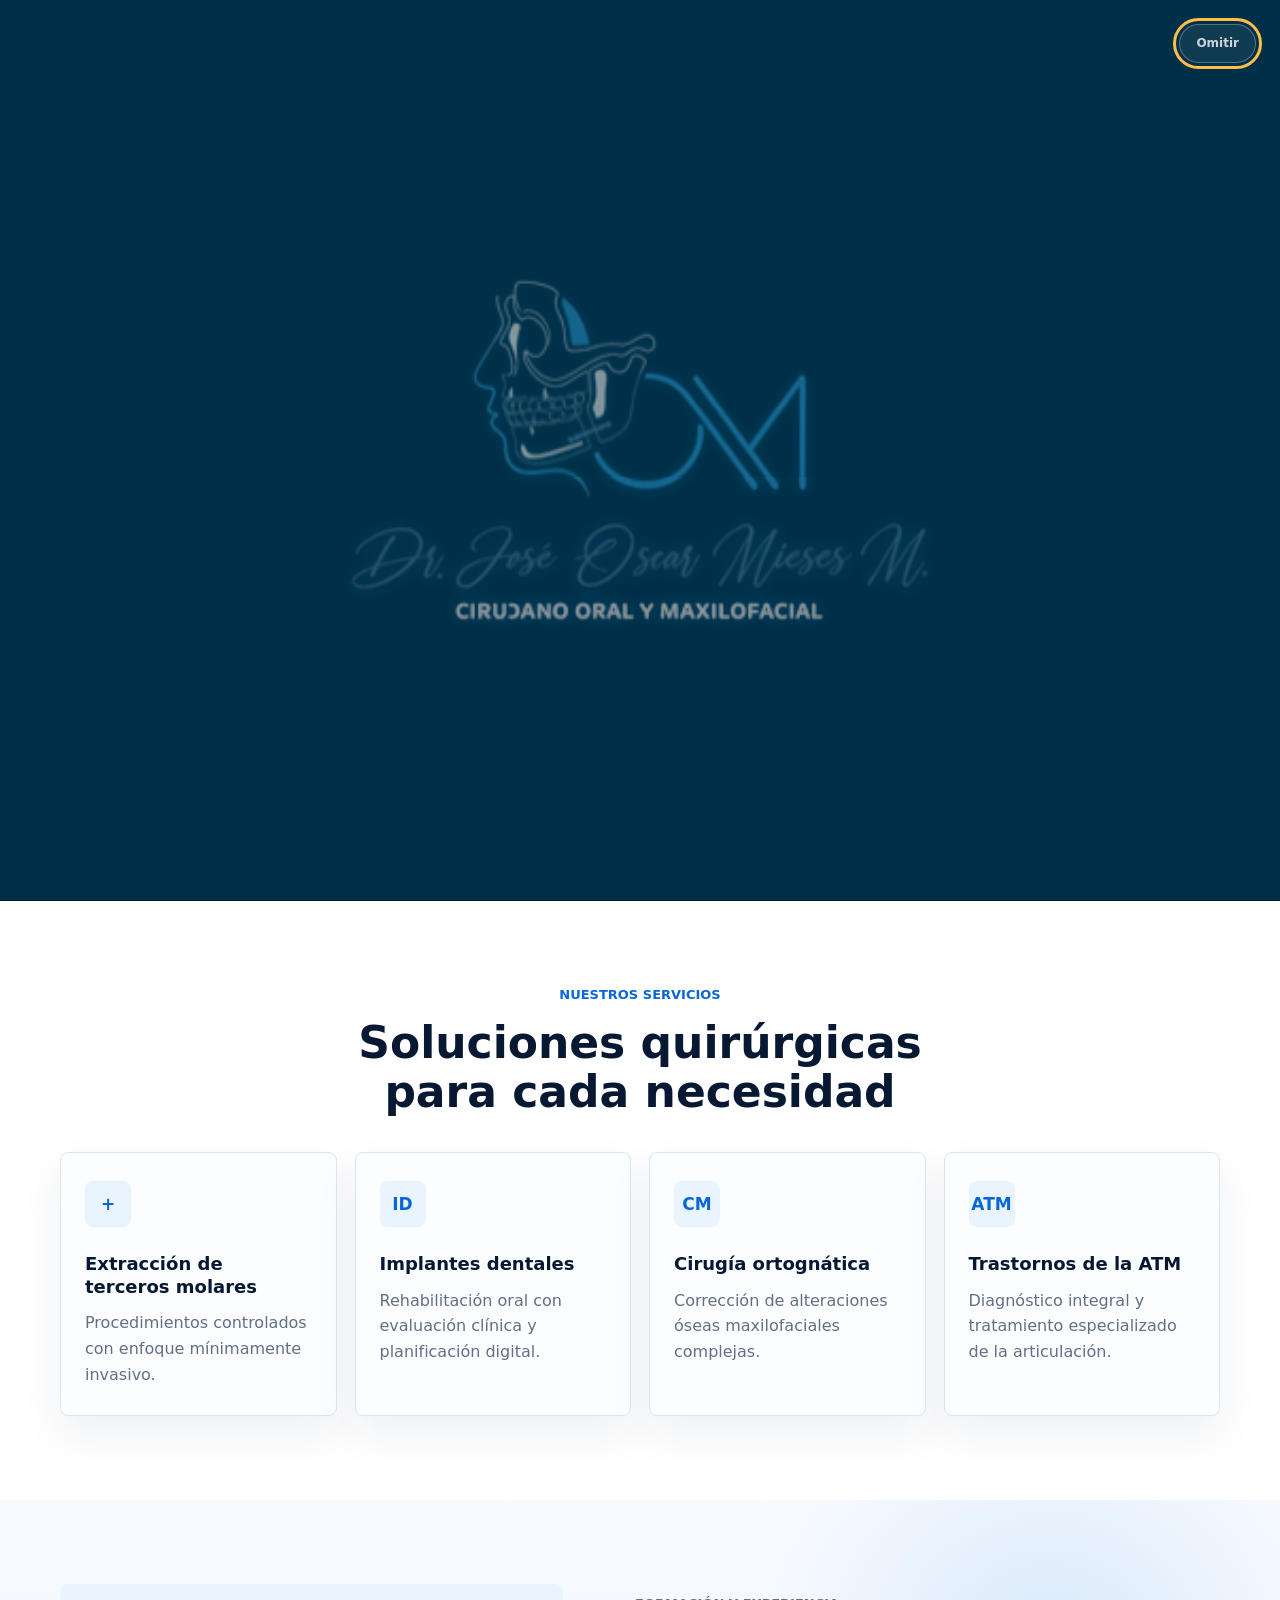
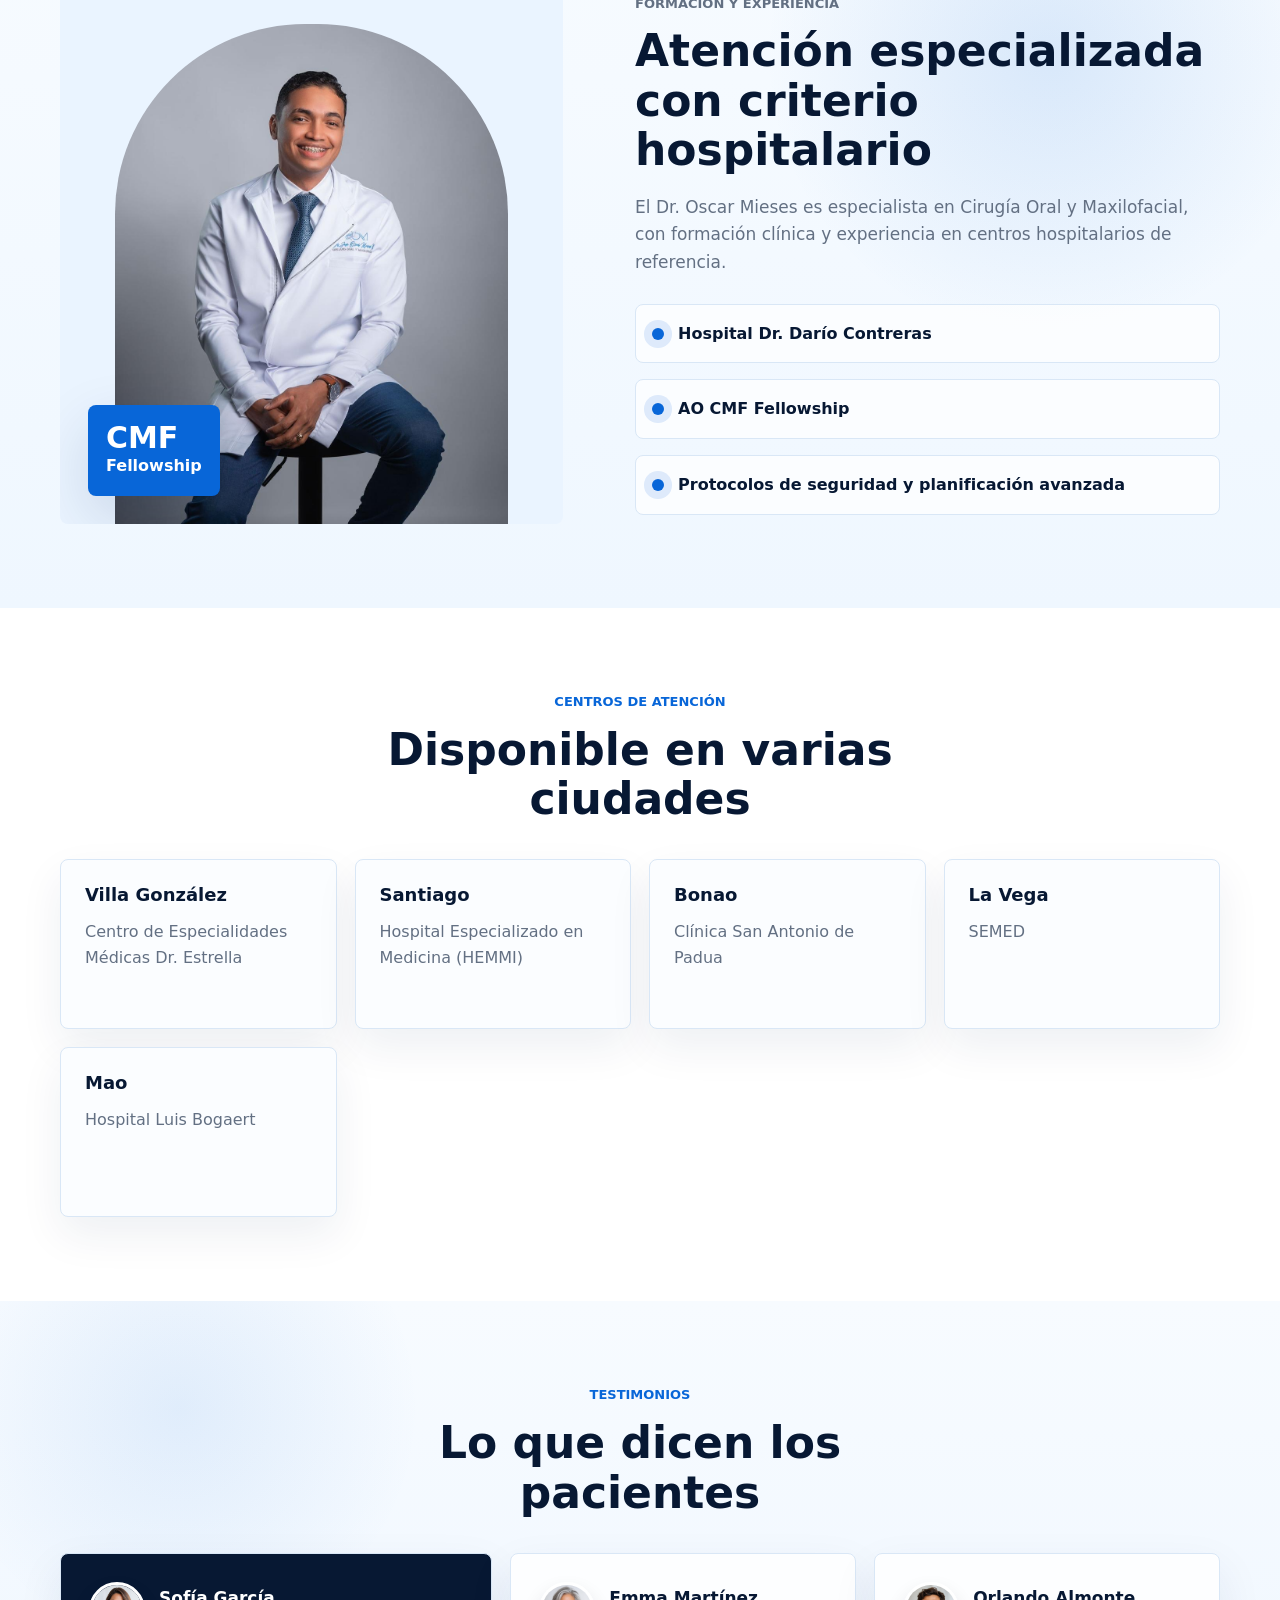
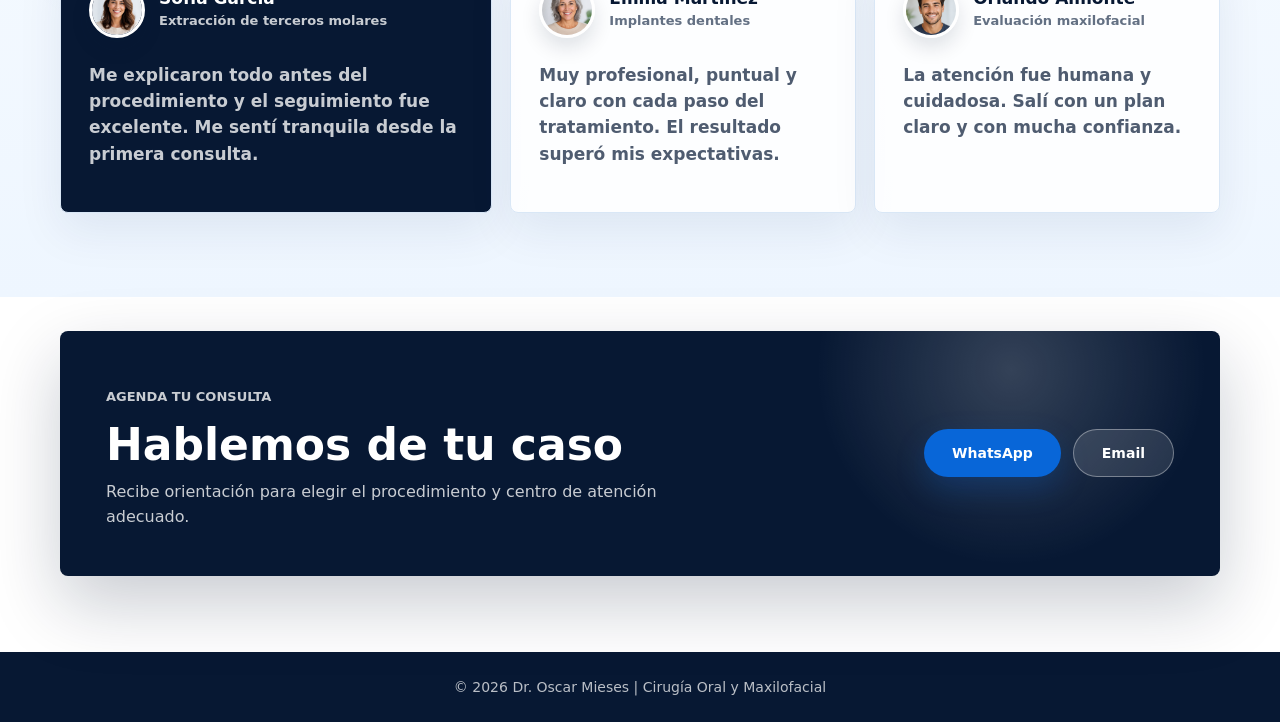
==== commit 811adc0c: "Refine official logo drawing animation" ====
--- a/index.html
+++ b/index.html
@@ -13,11 +13,10 @@
     <button class="intro-skip" id="introSkip" type="button">Omitir</button>
     <div class="intro-logo" aria-hidden="true">
         <div class="intro-emblem">
-            <span class="intro-ring intro-ring-one"></span>
-            <span class="intro-ring intro-ring-two"></span>
-            <img class="intro-logo-glow" src="imagenes/Logos/logo-optimized.png" alt="">
-            <img class="intro-logo-image" src="imagenes/Logos/logo-optimized.png" alt="">
-            <span class="intro-scan"></span>
+            <img class="intro-part intro-symbol" src="imagenes/Logos/logo-optimized.png" alt="">
+            <img class="intro-part intro-signature" src="imagenes/Logos/logo-optimized.png" alt="">
+            <img class="intro-part intro-specialty" src="imagenes/Logos/logo-optimized.png" alt="">
+            <span class="intro-pen"></span>
         </div>
     </div>
 </div>
--- a/index.css
+++ b/index.css
@@ -39,24 +39,13 @@
     display: grid;
     place-items: center;
     overflow: hidden;
-    background:
-        radial-gradient(circle at 50% 45%, rgba(8, 102, 216, 0.2), transparent 32%),
-        #03070d;
+    background: #003049;
     color: #fff;
     opacity: 1;
     visibility: visible;
     transition: opacity 650ms ease, visibility 650ms ease;
 }
 
-.brand-intro::before {
-    position: absolute;
-    inset: 0;
-    background: linear-gradient(110deg, transparent 35%, rgba(255, 255, 255, 0.04) 50%, transparent 65%);
-    content: "";
-    transform: translateX(-100%);
-    animation: introLight 2.2s 800ms ease forwards;
-}
-
 .brand-intro.is-leaving {
     opacity: 0;
     visibility: hidden;
@@ -65,68 +54,51 @@
 
 .intro-logo {
     position: relative;
-    width: min(720px, 92vw);
+    width: min(680px, 92vw);
 }
 
 .intro-emblem {
     position: relative;
-    display: grid;
-    min-height: min(62vw, 470px);
-    place-items: center;
-    isolation: isolate;
-}
-
-.intro-logo-image,
-.intro-logo-glow {
-    grid-area: 1 / 1;
     width: 100%;
-    max-height: 58vh;
+    aspect-ratio: 320 / 213;
+}
+
+.intro-part {
+    position: absolute;
+    inset: 0;
+    width: 100%;
+    height: 100%;
     object-fit: contain;
-}
-
-.intro-logo-image {
     opacity: 0;
-    clip-path: inset(0 100% 0 0);
-    filter: drop-shadow(0 0 16px rgba(14, 126, 217, 0.3));
-    animation: revealOfficialLogo 1.65s 380ms cubic-bezier(0.65, 0, 0.35, 1) forwards,
-        settleOfficialLogo 700ms 2.05s ease forwards;
-}
-
-.intro-logo-glow {
+    filter: drop-shadow(0 0 8px rgba(0, 157, 220, 0.18));
+}
+
+.intro-symbol {
+    clip-path: inset(0 100% 37% 0);
+    animation: formLogoSymbol 2.4s 180ms cubic-bezier(0.22, 1, 0.36, 1) forwards;
+}
+
+.intro-signature {
+    clip-path: inset(56% 100% 12% 0);
+    animation: writeLogoSignature 2.55s 420ms cubic-bezier(0.42, 0, 0.2, 1) forwards;
+}
+
+.intro-specialty {
+    clip-path: inset(81% 100% 0 0);
+    animation: writeLogoSpecialty 1.3s 2.35s ease-out forwards;
+}
+
+.intro-pen {
+    position: absolute;
+    left: 7%;
+    top: 71%;
+    width: 7px;
+    height: 7px;
+    border-radius: 50%;
+    background: #008fc7;
+    box-shadow: 0 0 13px 4px rgba(0, 143, 199, 0.72);
     opacity: 0;
-    filter: blur(18px) saturate(1.5);
-    transform: scale(0.9);
-    animation: pulseOfficialLogo 1.4s 1.15s ease-out forwards;
-}
-
-.intro-ring {
-    position: absolute;
-    z-index: -1;
-    width: min(430px, 62vw);
-    aspect-ratio: 1;
-    border: 1px solid rgba(20, 137, 224, 0.18);
-    border-radius: 50%;
-    opacity: 0;
-    transform: scale(0.72);
-    animation: expandIntroRing 1.45s ease-out forwards;
-}
-
-.intro-ring-two {
-    width: min(560px, 78vw);
-    border-color: rgba(255, 255, 255, 0.08);
-    animation-delay: 280ms;
-}
-
-.intro-scan {
-    position: absolute;
-    left: 5%;
-    top: 14%;
-    width: 2px;
-    height: 72%;
-    background: linear-gradient(180deg, transparent, #68b9ff 25%, #fff 50%, #68b9ff 75%, transparent);
-    box-shadow: 0 0 22px 5px rgba(39, 151, 244, 0.38);
-    opacity: 0;
-    animation: scanOfficialLogo 1.65s 380ms cubic-bezier(0.65, 0, 0.35, 1) forwards;
+    animation: followSignature 2.55s 420ms cubic-bezier(0.42, 0, 0.2, 1) forwards;
 }
 
 .intro-skip {
@@ -145,37 +117,29 @@
     font-weight: 800;
 }
 
-@keyframes revealOfficialLogo {
-    0% { opacity: 0; clip-path: inset(0 100% 0 0); transform: scale(0.96); }
-    12% { opacity: 1; }
-    100% { opacity: 1; clip-path: inset(0 0 0 0); transform: scale(1); }
-}
-
-@keyframes settleOfficialLogo {
-    0% { filter: drop-shadow(0 0 22px rgba(14, 126, 217, 0.48)); }
-    100% { filter: drop-shadow(0 0 8px rgba(14, 126, 217, 0.18)); }
-}
-
-@keyframes pulseOfficialLogo {
-    0% { opacity: 0; transform: scale(0.9); }
-    45% { opacity: 0.5; }
-    100% { opacity: 0; transform: scale(1.1); }
-}
-
-@keyframes expandIntroRing {
-    0% { opacity: 0; transform: scale(0.72); }
-    38% { opacity: 1; }
-    100% { opacity: 0; transform: scale(1.08); }
-}
-
-@keyframes scanOfficialLogo {
-    0% { left: 5%; opacity: 0; }
-    12%, 86% { opacity: 1; }
-    100% { left: 95%; opacity: 0; }
-}
-
-@keyframes introLight {
-    to { transform: translateX(100%); }
+@keyframes formLogoSymbol {
+    0% { opacity: 0; clip-path: inset(0 100% 37% 0); filter: brightness(1.8) drop-shadow(0 0 12px rgba(0, 143, 199, 0.65)); }
+    8% { opacity: 1; }
+    75% { clip-path: inset(0 0 37% 0); filter: brightness(1.35) drop-shadow(0 0 12px rgba(0, 143, 199, 0.45)); }
+    100% { opacity: 1; clip-path: inset(0 0 37% 0); filter: brightness(1) drop-shadow(0 0 6px rgba(0, 143, 199, 0.16)); }
+}
+
+@keyframes writeLogoSignature {
+    0% { opacity: 0; clip-path: inset(56% 100% 12% 0); }
+    4% { opacity: 1; }
+    100% { opacity: 1; clip-path: inset(56% 0 12% 0); }
+}
+
+@keyframes writeLogoSpecialty {
+    0% { opacity: 0; clip-path: inset(81% 100% 0 0); }
+    15% { opacity: 1; }
+    100% { opacity: 1; clip-path: inset(81% 0 0 0); }
+}
+
+@keyframes followSignature {
+    0% { left: 7%; opacity: 0; }
+    5%, 91% { opacity: 1; }
+    100% { left: 93%; opacity: 0; }
 }
 
 a:focus-visible,
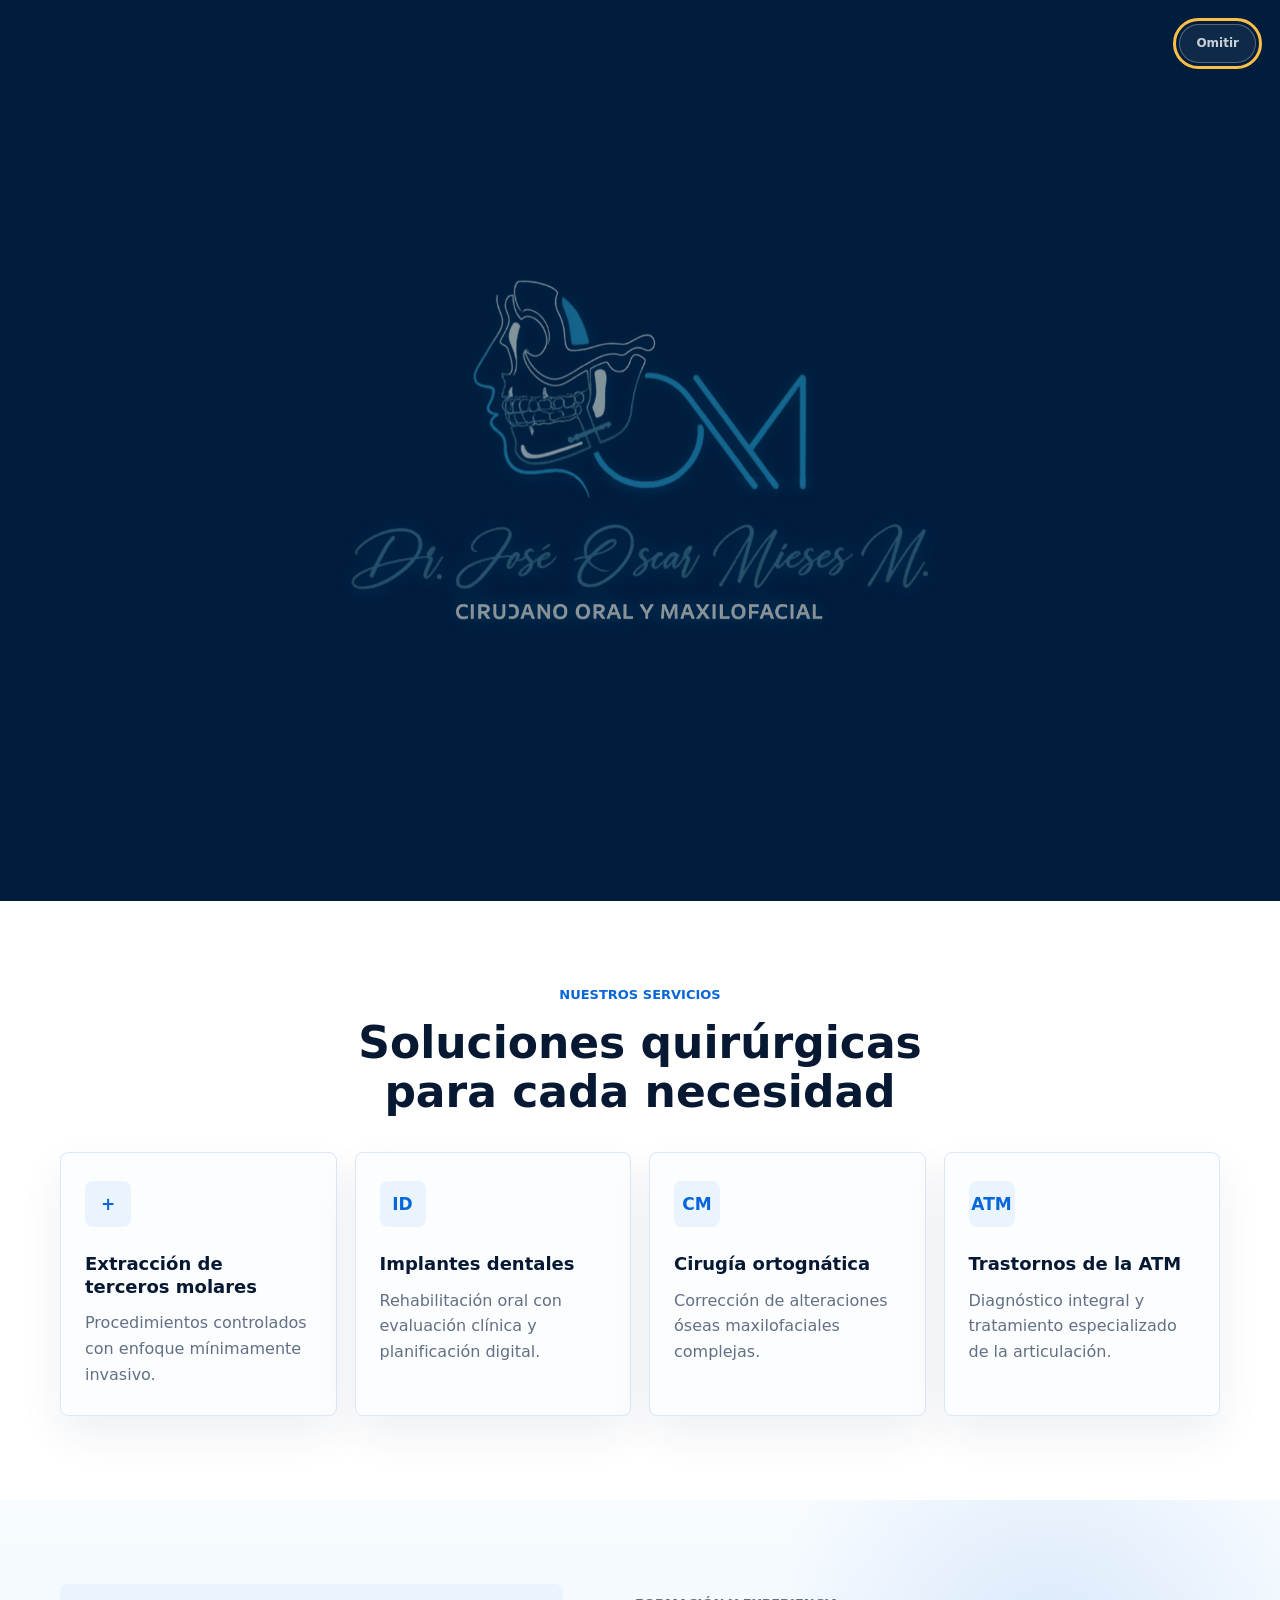
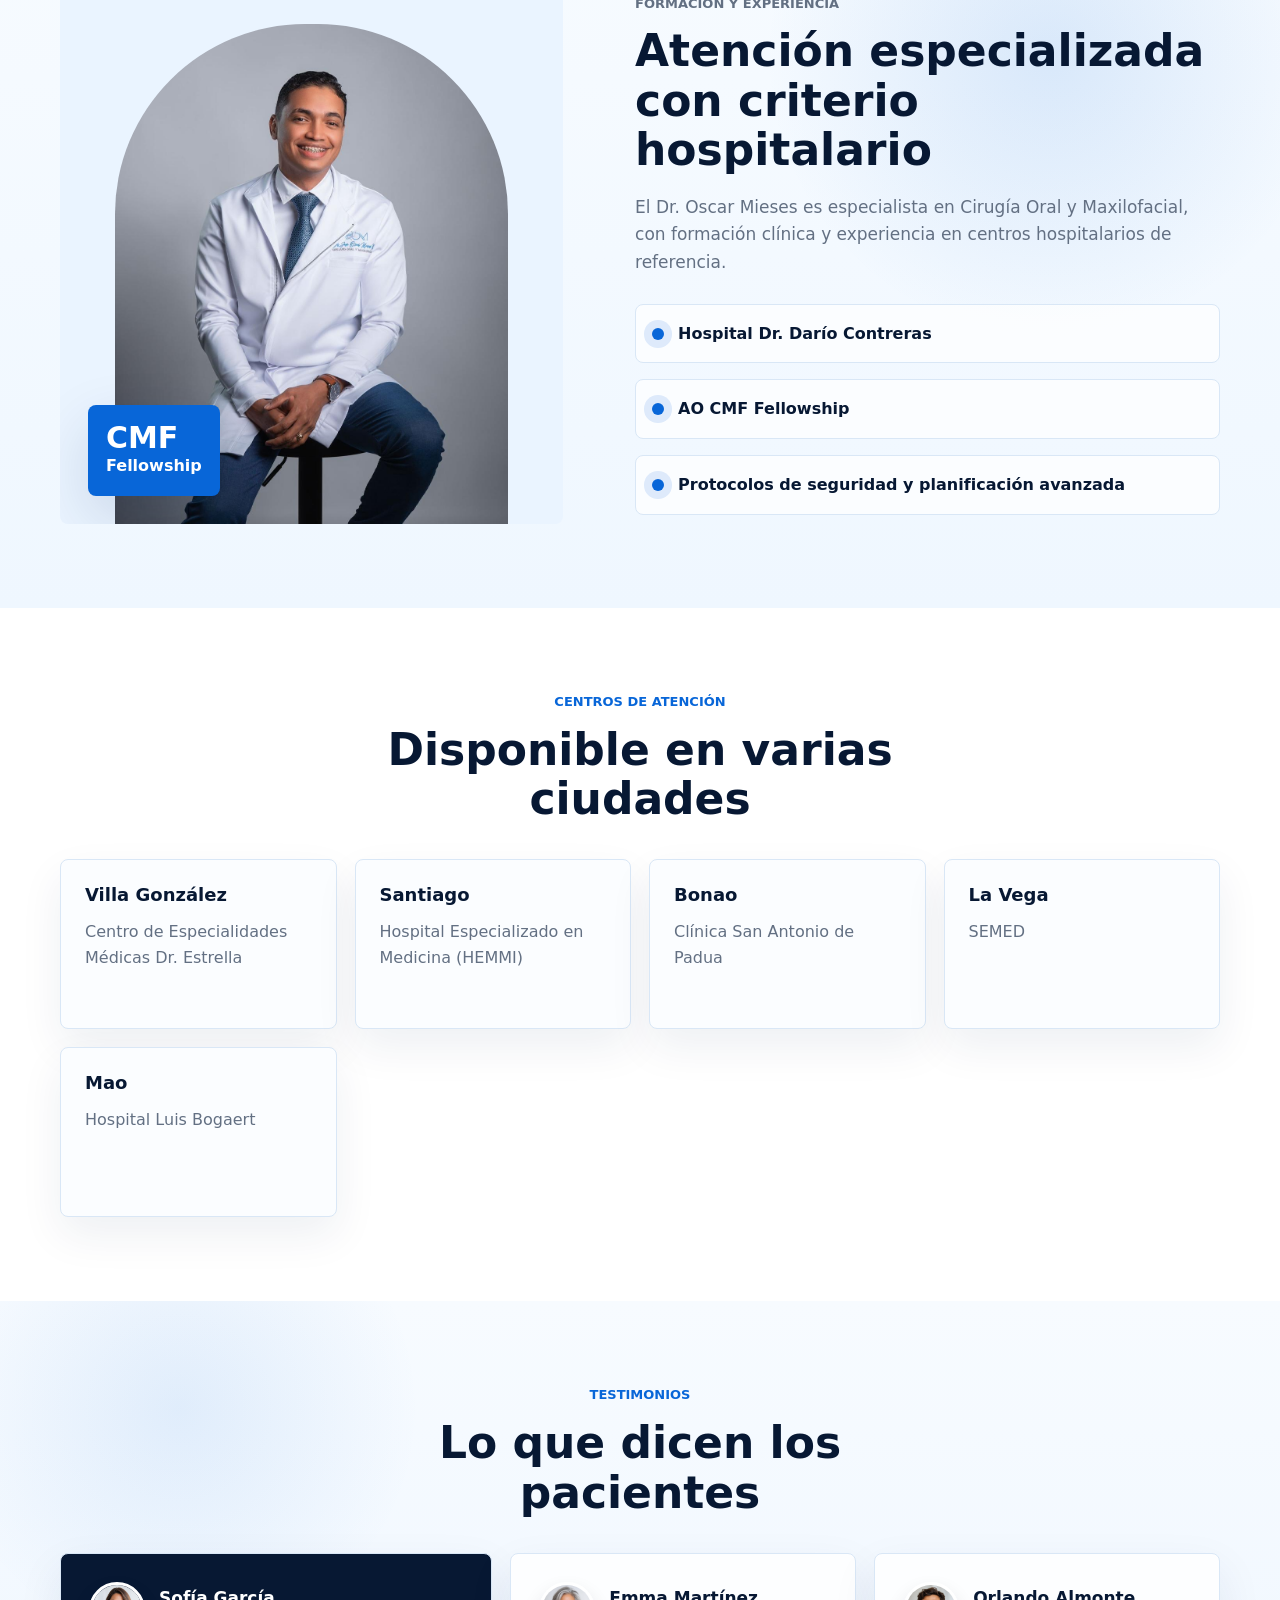
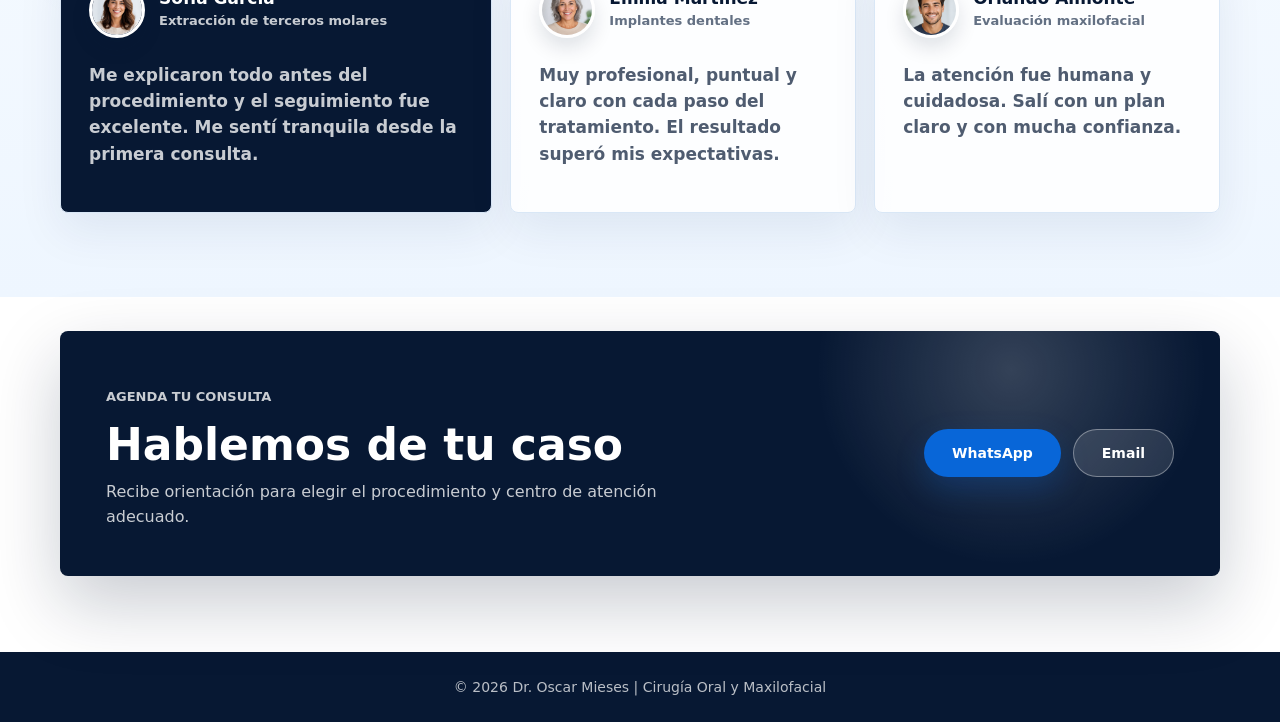
==== commit b068af33: "Improve logo animation quality and writing effect" ====
--- a/index.html
+++ b/index.html
@@ -13,10 +13,9 @@
     <button class="intro-skip" id="introSkip" type="button">Omitir</button>
     <div class="intro-logo" aria-hidden="true">
         <div class="intro-emblem">
-            <img class="intro-part intro-symbol" src="imagenes/Logos/logo-optimized.png" alt="">
-            <img class="intro-part intro-signature" src="imagenes/Logos/logo-optimized.png" alt="">
-            <img class="intro-part intro-specialty" src="imagenes/Logos/logo-optimized.png" alt="">
-            <span class="intro-pen"></span>
+            <img class="intro-part intro-symbol" src="imagenes/Logos/logo-animation.png" alt="">
+            <img class="intro-part intro-signature" src="imagenes/Logos/logo-animation.png" alt="">
+            <img class="intro-part intro-specialty" src="imagenes/Logos/logo-animation.png" alt="">
         </div>
     </div>
 </div>
--- a/index.css
+++ b/index.css
@@ -39,7 +39,7 @@
     display: grid;
     place-items: center;
     overflow: hidden;
-    background: #003049;
+    background: #001d3d;
     color: #fff;
     opacity: 1;
     visibility: visible;
@@ -79,26 +79,21 @@
 }
 
 .intro-signature {
-    clip-path: inset(56% 100% 12% 0);
-    animation: writeLogoSignature 2.55s 420ms cubic-bezier(0.42, 0, 0.2, 1) forwards;
+    clip-path: inset(56% 0 12% 0);
+    -webkit-mask-image: linear-gradient(90deg, #000 84%, rgba(0, 0, 0, 0.75) 91%, transparent 100%);
+    -webkit-mask-position: left center;
+    -webkit-mask-repeat: no-repeat;
+    -webkit-mask-size: 1% 100%;
+    mask-image: linear-gradient(90deg, #000 84%, rgba(0, 0, 0, 0.75) 91%, transparent 100%);
+    mask-position: left center;
+    mask-repeat: no-repeat;
+    mask-size: 1% 100%;
+    animation: writeLogoSignature 2.8s 320ms cubic-bezier(0.3, 0, 0.2, 1) forwards;
 }
 
 .intro-specialty {
     clip-path: inset(81% 100% 0 0);
     animation: writeLogoSpecialty 1.3s 2.35s ease-out forwards;
-}
-
-.intro-pen {
-    position: absolute;
-    left: 7%;
-    top: 71%;
-    width: 7px;
-    height: 7px;
-    border-radius: 50%;
-    background: #008fc7;
-    box-shadow: 0 0 13px 4px rgba(0, 143, 199, 0.72);
-    opacity: 0;
-    animation: followSignature 2.55s 420ms cubic-bezier(0.42, 0, 0.2, 1) forwards;
 }
 
 .intro-skip {
@@ -125,21 +120,15 @@
 }
 
 @keyframes writeLogoSignature {
-    0% { opacity: 0; clip-path: inset(56% 100% 12% 0); }
+    0% { opacity: 0; -webkit-mask-size: 1% 100%; mask-size: 1% 100%; }
     4% { opacity: 1; }
-    100% { opacity: 1; clip-path: inset(56% 0 12% 0); }
+    100% { opacity: 1; -webkit-mask-size: 112% 100%; mask-size: 112% 100%; }
 }
 
 @keyframes writeLogoSpecialty {
     0% { opacity: 0; clip-path: inset(81% 100% 0 0); }
     15% { opacity: 1; }
     100% { opacity: 1; clip-path: inset(81% 0 0 0); }
-}
-
-@keyframes followSignature {
-    0% { left: 7%; opacity: 0; }
-    5%, 91% { opacity: 1; }
-    100% { left: 93%; opacity: 0; }
 }
 
 a:focus-visible,
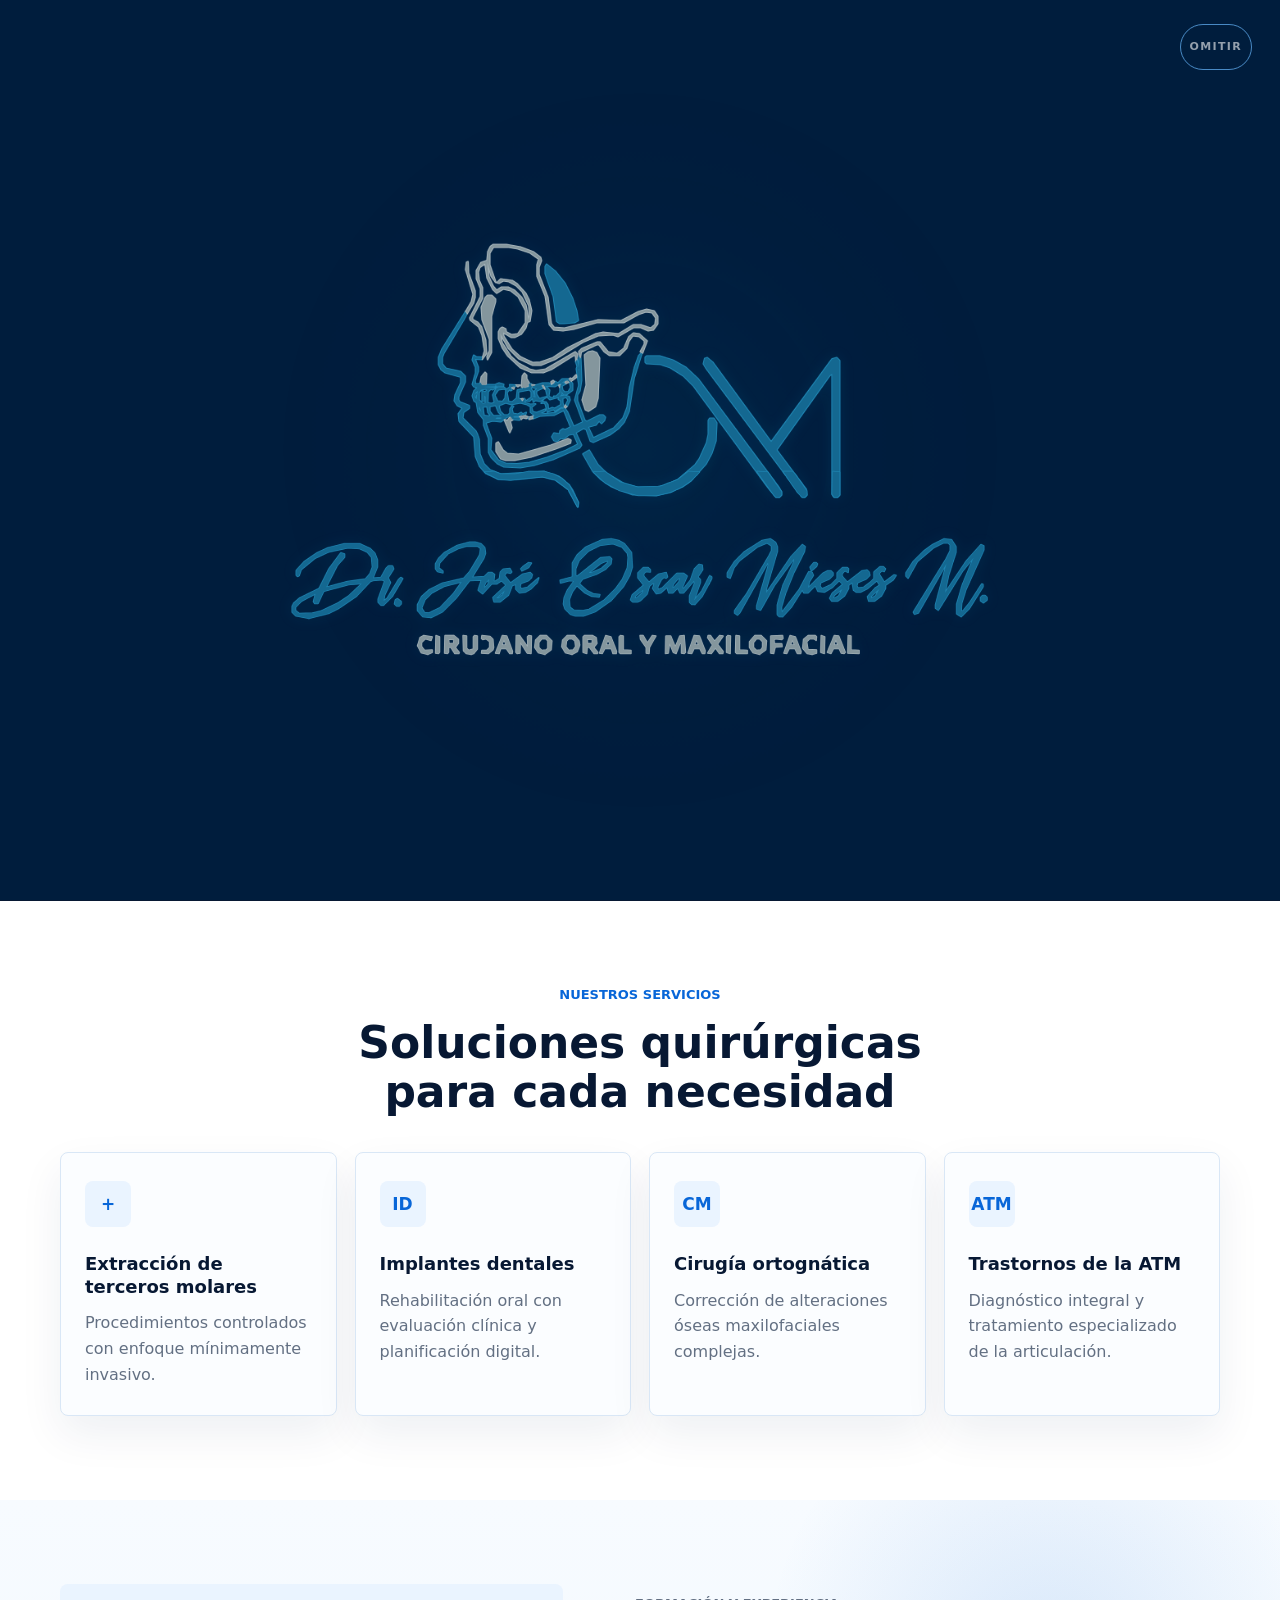
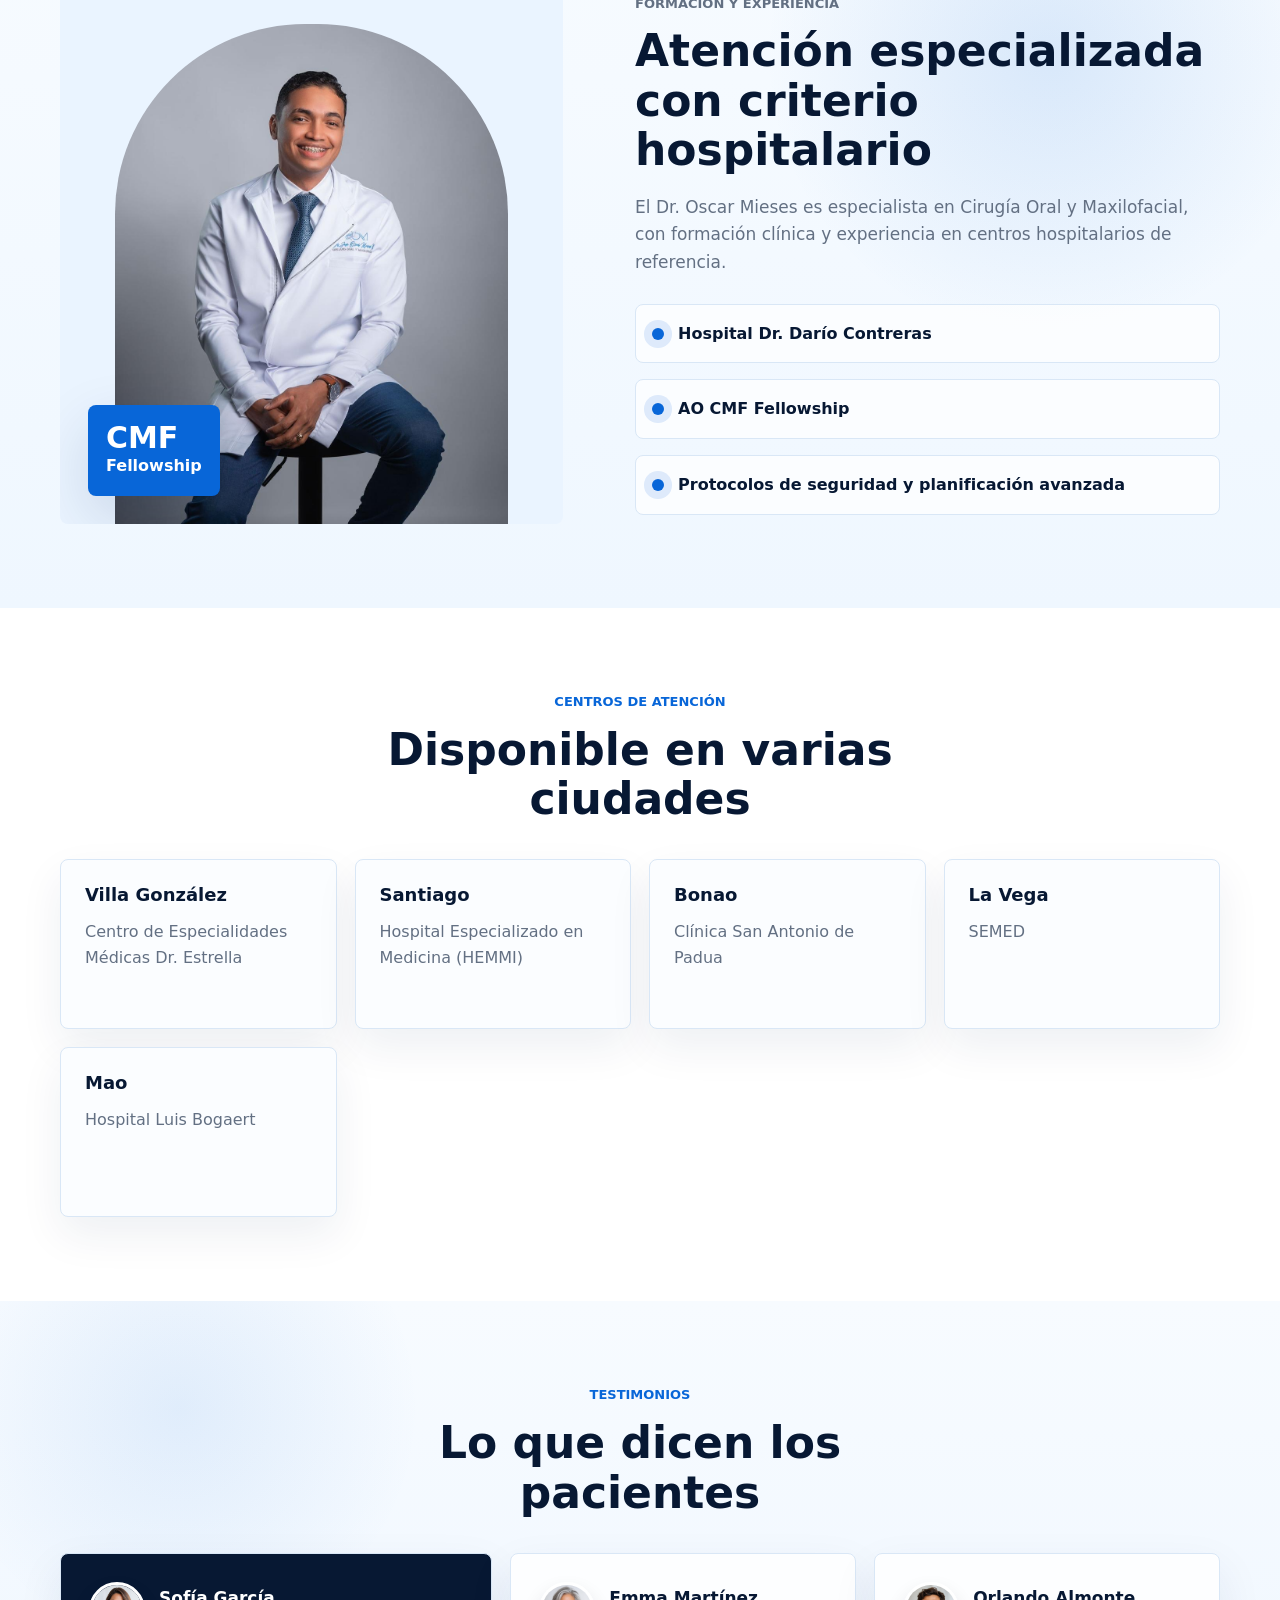
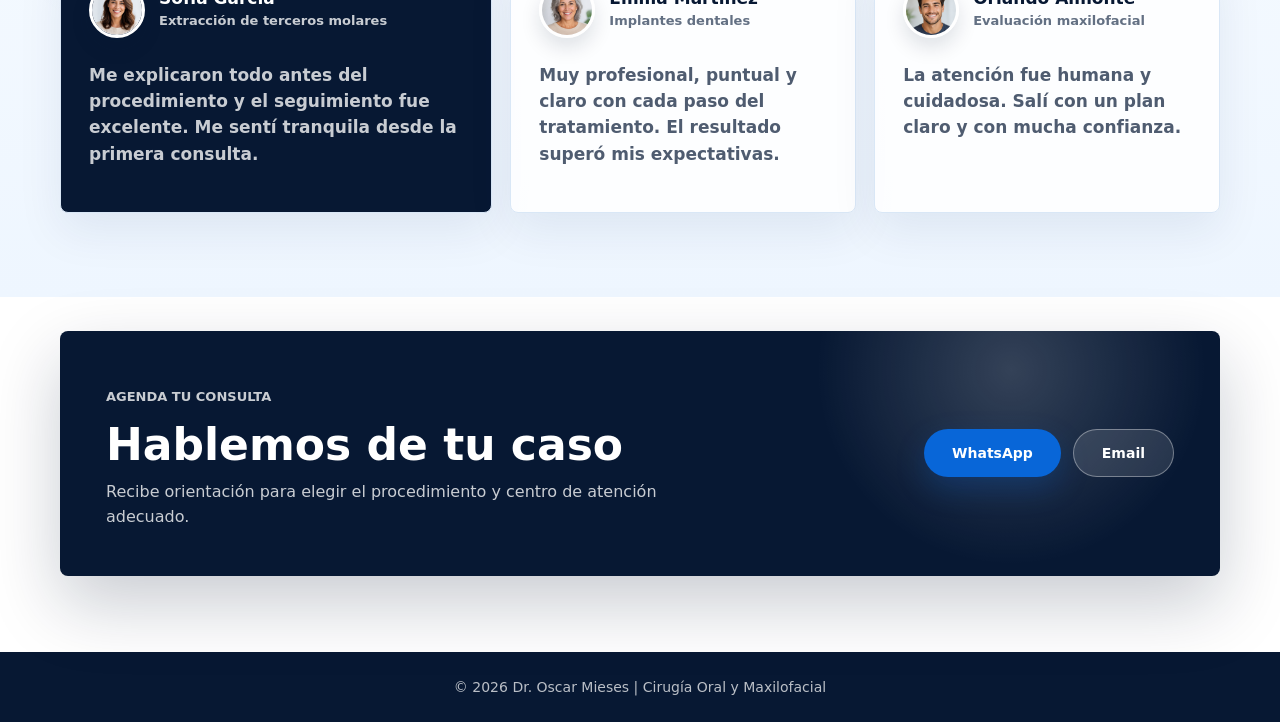
==== commit 7fe4dabb: "Vectorize logo and animate signature paths" ====
--- a/index.html
+++ b/index.html
@@ -13,9 +13,22 @@
     <button class="intro-skip" id="introSkip" type="button">Omitir</button>
     <div class="intro-logo" aria-hidden="true">
         <div class="intro-emblem">
-            <img class="intro-part intro-symbol" src="imagenes/Logos/logo-animation.png" alt="">
-            <img class="intro-part intro-signature" src="imagenes/Logos/logo-animation.png" alt="">
-            <img class="intro-part intro-specialty" src="imagenes/Logos/logo-animation.png" alt="">
+            <svg class="intro-vector" viewBox="0 0 1000 666" aria-hidden="true">
+                <g class="vector-symbol">
+                    <use class="vector-stroke vector-blue" href="imagenes/Logos/logo-vector.svg#symbol-blue"></use>
+                    <use class="vector-stroke vector-gray" href="imagenes/Logos/logo-vector.svg#symbol-gray"></use>
+                    <use class="vector-fill vector-blue" href="imagenes/Logos/logo-vector.svg#symbol-blue"></use>
+                    <use class="vector-fill vector-gray" href="imagenes/Logos/logo-vector.svg#symbol-gray"></use>
+                </g>
+                <g class="vector-signature">
+                    <use class="vector-stroke vector-blue" href="imagenes/Logos/logo-vector.svg#signature"></use>
+                    <use class="vector-fill vector-blue" href="imagenes/Logos/logo-vector.svg#signature"></use>
+                </g>
+                <g class="vector-specialty">
+                    <use class="vector-stroke vector-gray" href="imagenes/Logos/logo-vector.svg#specialty"></use>
+                    <use class="vector-fill vector-gray" href="imagenes/Logos/logo-vector.svg#specialty"></use>
+                </g>
+            </svg>
         </div>
     </div>
 </div>
@@ -24,7 +37,7 @@
 <header class="site-header">
     <div class="container nav">
         <a class="brand" href="#inicio" aria-label="Inicio">
-            <img src="imagenes/Logos/logo-optimized.png" alt="Logo de Dr. Oscar Mieses" width="80" height="56">
+            <img src="imagenes/Logos/logo-vector.svg" alt="Logo de Dr. Oscar Mieses" width="80" height="56">
         </a>
 
         <nav aria-label="Navegación principal">
--- a/index.css
+++ b/index.css
@@ -43,7 +43,19 @@
     color: #fff;
     opacity: 1;
     visibility: visible;
-    transition: opacity 650ms ease, visibility 650ms ease;
+    transition: opacity 720ms cubic-bezier(0.22, 1, 0.36, 1), visibility 720ms ease;
+}
+
+.brand-intro::before {
+    position: absolute;
+    width: min(720px, 105vw);
+    aspect-ratio: 1;
+    border-radius: 50%;
+    background: radial-gradient(circle, rgba(0, 143, 199, 0.1) 0%, rgba(0, 78, 128, 0.045) 42%, transparent 70%);
+    content: "";
+    opacity: 0;
+    transform: scale(0.78) translateZ(0);
+    animation: introAtmosphere 3.9s cubic-bezier(0.22, 1, 0.36, 1) forwards;
 }
 
 .brand-intro.is-leaving {
@@ -54,7 +66,11 @@
 
 .intro-logo {
     position: relative;
-    width: min(680px, 92vw);
+    z-index: 1;
+    width: min(820px, 88vw);
+    opacity: 0;
+    transform: translate3d(0, 8px, 0) scale(0.99);
+    animation: introLogoArrival 760ms 80ms cubic-bezier(0.22, 1, 0.36, 1) forwards;
 }
 
 .intro-emblem {
@@ -63,72 +79,125 @@
     aspect-ratio: 320 / 213;
 }
 
-.intro-part {
-    position: absolute;
-    inset: 0;
+.intro-vector {
+    display: block;
     width: 100%;
     height: 100%;
-    object-fit: contain;
+    overflow: visible;
+    filter: drop-shadow(0 0 7px rgba(0, 157, 220, 0.1));
+    backface-visibility: hidden;
+    transform: translateZ(0);
+    will-change: filter, transform;
+}
+
+.vector-blue {
+    color: #2188b5;
+}
+
+.vector-gray {
+    color: #a7b6bc;
+}
+
+.vector-stroke {
+    fill: none;
+    stroke: currentColor;
+    stroke-dasharray: 1;
+    stroke-dashoffset: 1;
+    stroke-linecap: round;
+    stroke-linejoin: round;
+    stroke-width: 2.2px;
+}
+
+.vector-fill {
+    fill: currentColor;
     opacity: 0;
-    filter: drop-shadow(0 0 8px rgba(0, 157, 220, 0.18));
-}
-
-.intro-symbol {
-    clip-path: inset(0 100% 37% 0);
-    animation: formLogoSymbol 2.4s 180ms cubic-bezier(0.22, 1, 0.36, 1) forwards;
-}
-
-.intro-signature {
-    clip-path: inset(56% 0 12% 0);
-    -webkit-mask-image: linear-gradient(90deg, #000 84%, rgba(0, 0, 0, 0.75) 91%, transparent 100%);
-    -webkit-mask-position: left center;
-    -webkit-mask-repeat: no-repeat;
-    -webkit-mask-size: 1% 100%;
-    mask-image: linear-gradient(90deg, #000 84%, rgba(0, 0, 0, 0.75) 91%, transparent 100%);
-    mask-position: left center;
-    mask-repeat: no-repeat;
-    mask-size: 1% 100%;
-    animation: writeLogoSignature 2.8s 320ms cubic-bezier(0.3, 0, 0.2, 1) forwards;
-}
-
-.intro-specialty {
-    clip-path: inset(81% 100% 0 0);
-    animation: writeLogoSpecialty 1.3s 2.35s ease-out forwards;
+}
+
+.vector-symbol .vector-stroke {
+    animation: drawVectorSymbol 2.35s 120ms cubic-bezier(0.45, 0, 0.2, 1) forwards;
+}
+
+.vector-symbol .vector-fill {
+    animation: fillVectorPart 700ms 1.8s ease-out forwards;
+}
+
+.vector-signature .vector-stroke {
+    stroke-width: 1.7px;
+    animation: drawVectorSignature 2.85s 280ms cubic-bezier(0.4, 0, 0.2, 1) forwards;
+}
+
+.vector-signature .vector-fill {
+    animation: fillVectorPart 750ms 2.35s ease-out forwards;
+}
+
+.vector-specialty .vector-stroke {
+    stroke-width: 1.5px;
+    animation: drawVectorSpecialty 1.25s 2.2s ease-out forwards;
+}
+
+.vector-specialty .vector-fill {
+    animation: fillVectorPart 600ms 2.8s ease-out forwards;
 }
 
 .intro-skip {
     position: absolute;
-    top: 24px;
-    right: 24px;
+    top: clamp(18px, 3vw, 30px);
+    right: clamp(18px, 3vw, 34px);
     z-index: 2;
-    border: 1px solid rgba(255, 255, 255, 0.28);
+    border: 0;
     border-radius: 999px;
-    padding: 9px 16px;
-    background: rgba(255, 255, 255, 0.06);
-    color: rgba(255, 255, 255, 0.78);
+    padding: 8px 4px;
+    background: transparent;
+    color: rgba(255, 255, 255, 0.58);
     cursor: pointer;
     font: inherit;
-    font-size: 12px;
-    font-weight: 800;
-}
-
-@keyframes formLogoSymbol {
-    0% { opacity: 0; clip-path: inset(0 100% 37% 0); filter: brightness(1.8) drop-shadow(0 0 12px rgba(0, 143, 199, 0.65)); }
-    8% { opacity: 1; }
-    75% { clip-path: inset(0 0 37% 0); filter: brightness(1.35) drop-shadow(0 0 12px rgba(0, 143, 199, 0.45)); }
-    100% { opacity: 1; clip-path: inset(0 0 37% 0); filter: brightness(1) drop-shadow(0 0 6px rgba(0, 143, 199, 0.16)); }
-}
-
-@keyframes writeLogoSignature {
-    0% { opacity: 0; -webkit-mask-size: 1% 100%; mask-size: 1% 100%; }
-    4% { opacity: 1; }
-    100% { opacity: 1; -webkit-mask-size: 112% 100%; mask-size: 112% 100%; }
-}
-
-@keyframes writeLogoSpecialty {
-    0% { opacity: 0; clip-path: inset(81% 100% 0 0); }
-    15% { opacity: 1; }
-    100% { opacity: 1; clip-path: inset(81% 0 0 0); }
+    font-size: 11px;
+    font-weight: 700;
+    letter-spacing: 0.12em;
+    text-transform: uppercase;
+    transition: color 220ms ease, transform 220ms ease;
+}
+
+.intro-skip:hover {
+    color: #fff;
+    transform: translateY(-1px);
+}
+
+.intro-skip:focus-visible {
+    outline: 1px solid rgba(104, 185, 255, 0.7);
+    outline-offset: 5px;
+}
+
+@keyframes drawVectorSymbol {
+    0% { stroke-dashoffset: 1; opacity: 0; }
+    5% { opacity: 1; }
+    100% { stroke-dashoffset: 0; opacity: 1; }
+}
+
+@keyframes drawVectorSignature {
+    0% { stroke-dashoffset: 1; opacity: 0; }
+    3% { opacity: 1; }
+    100% { stroke-dashoffset: 0; opacity: 1; }
+}
+
+@keyframes drawVectorSpecialty {
+    from { stroke-dashoffset: 1; opacity: 0; }
+    to { stroke-dashoffset: 0; opacity: 1; }
+}
+
+@keyframes fillVectorPart {
+    from { opacity: 0; }
+    to { opacity: 1; }
+}
+
+@keyframes introLogoArrival {
+    to { opacity: 1; transform: translate3d(0, 0, 0) scale(1); }
+}
+
+@keyframes introAtmosphere {
+    0% { opacity: 0; transform: scale(0.78) translateZ(0); }
+    42% { opacity: 1; }
+    100% { opacity: 0.65; transform: scale(1.06) translateZ(0); }
 }
 
 a:focus-visible,
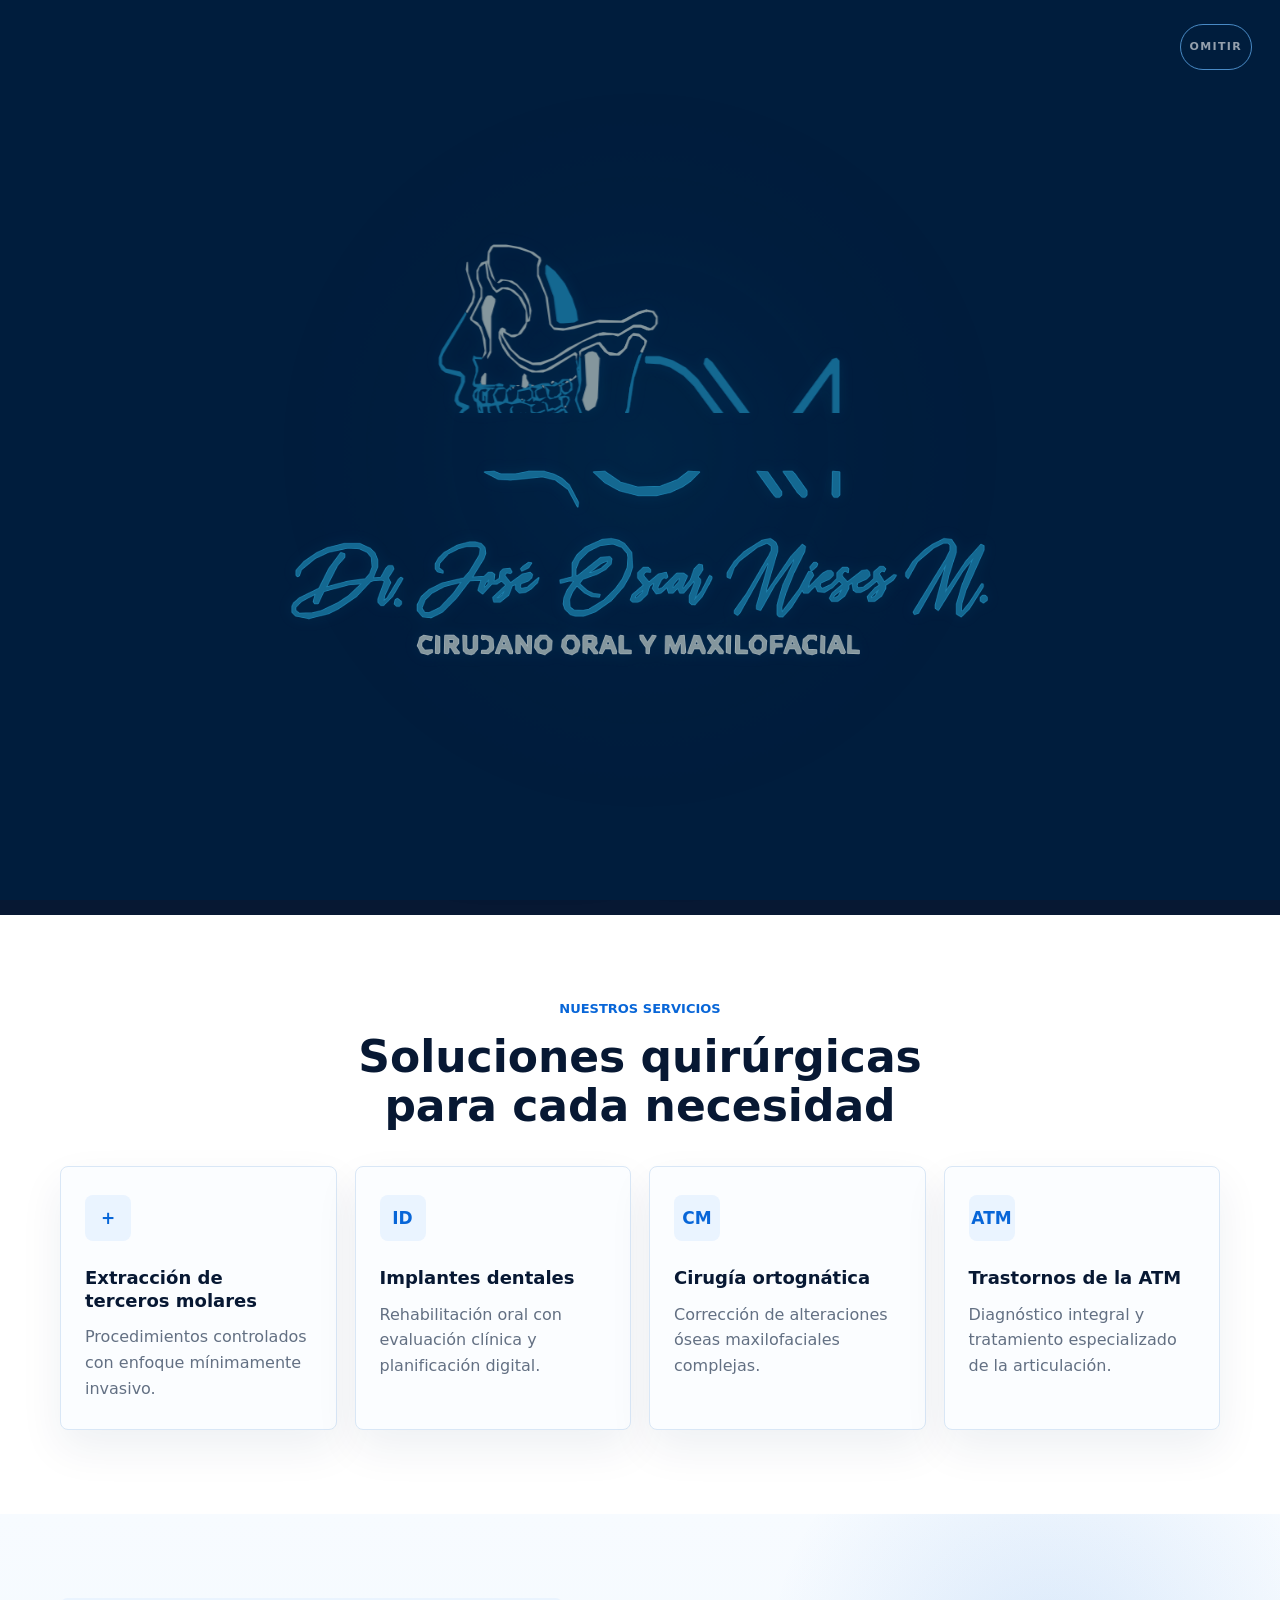
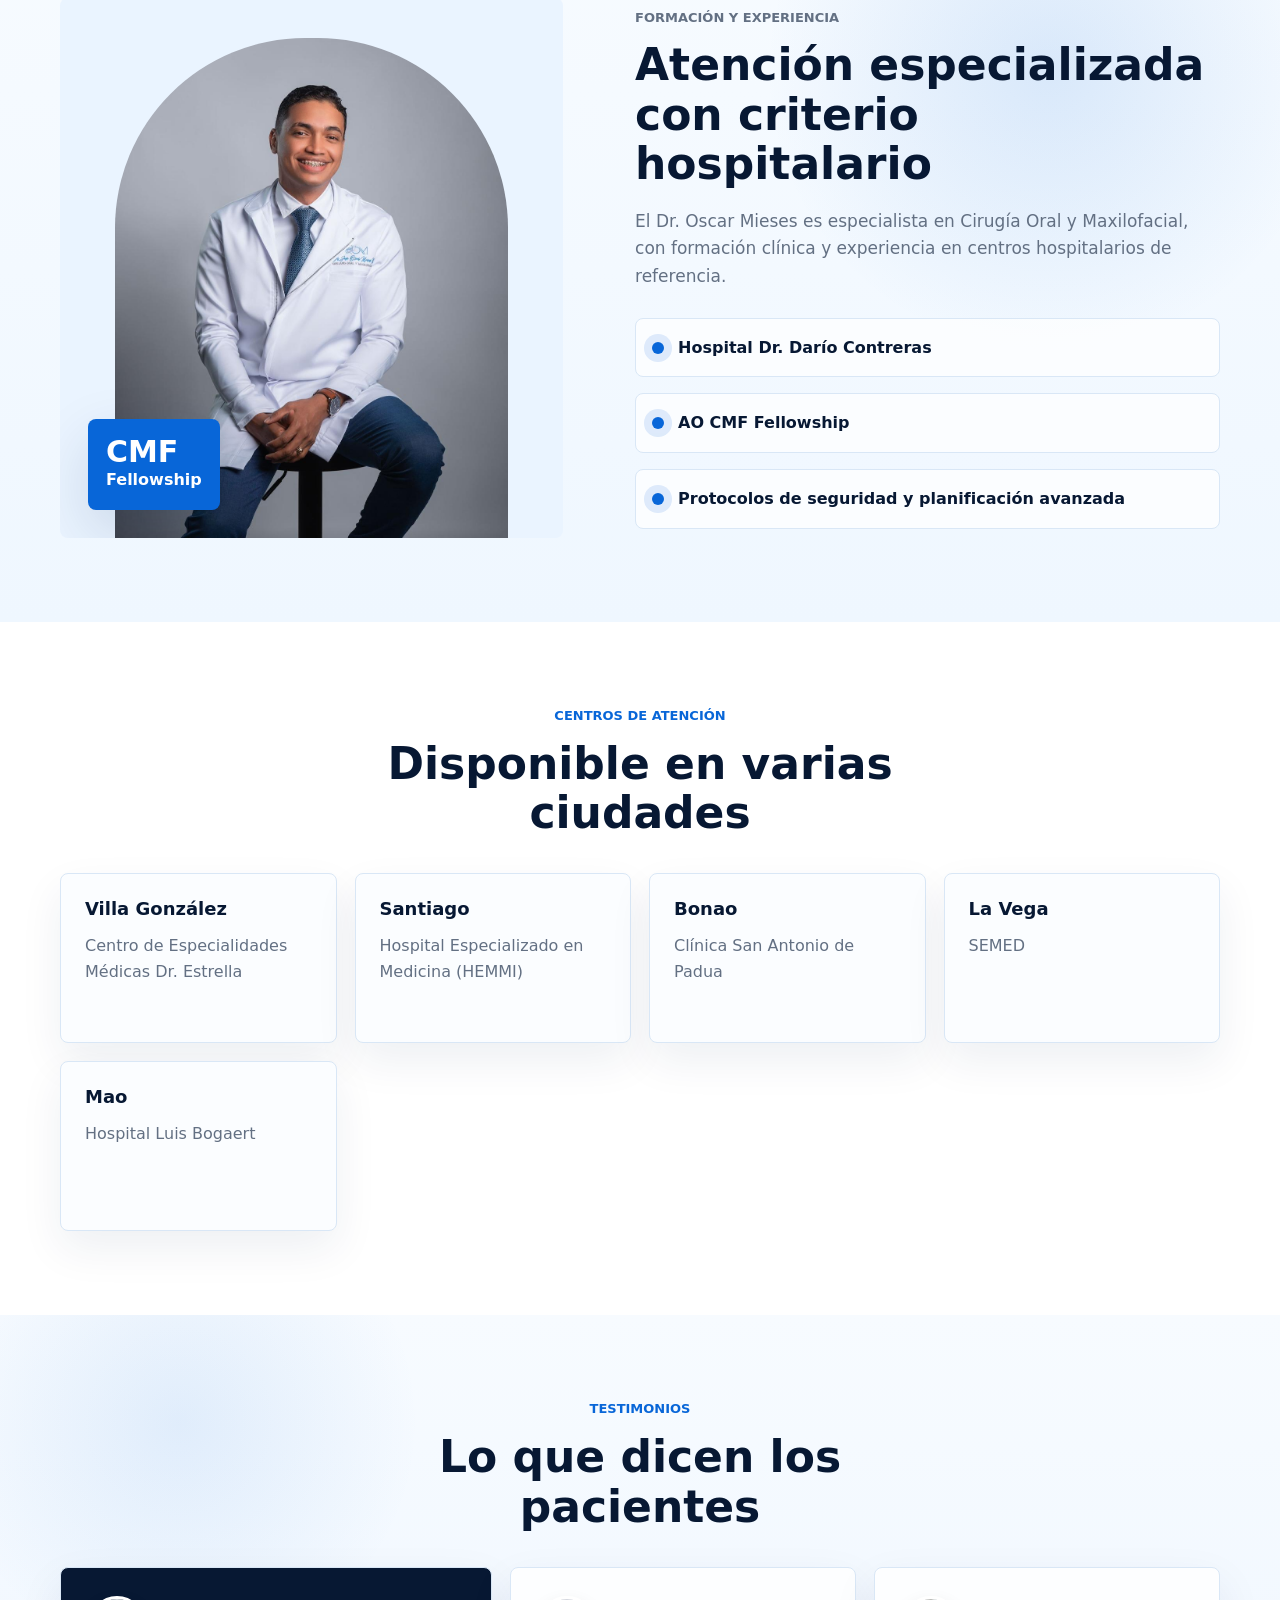
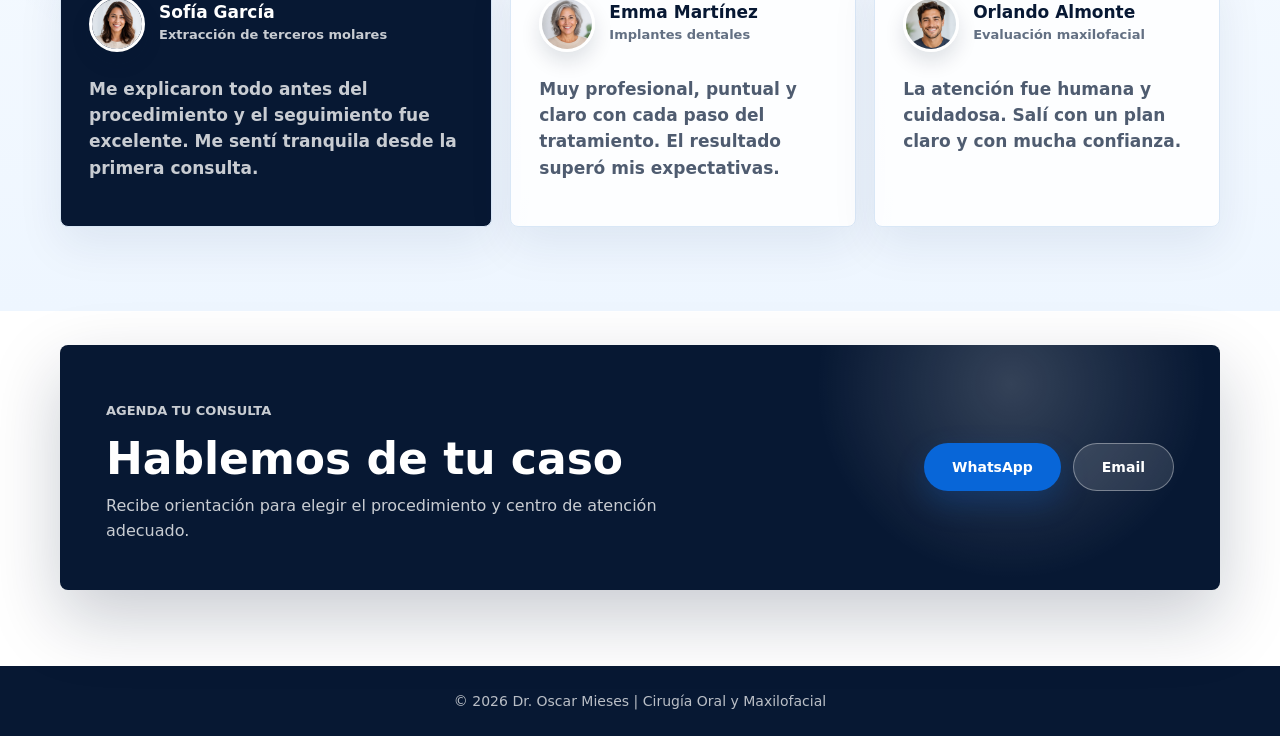
==== commit fa02bf60: "Add round logo style brand intro" ====
--- a/index.html
+++ b/index.html
@@ -14,11 +14,13 @@
     <div class="intro-logo" aria-hidden="true">
         <div class="intro-emblem">
             <svg class="intro-vector" viewBox="0 0 1000 666" aria-hidden="true">
-                <g class="vector-symbol">
-                    <use class="vector-stroke vector-blue" href="imagenes/Logos/logo-vector.svg#symbol-blue"></use>
-                    <use class="vector-stroke vector-gray" href="imagenes/Logos/logo-vector.svg#symbol-gray"></use>
-                    <use class="vector-fill vector-blue" href="imagenes/Logos/logo-vector.svg#symbol-blue"></use>
-                    <use class="vector-fill vector-gray" href="imagenes/Logos/logo-vector.svg#symbol-gray"></use>
+                <g class="round-skull">
+                    <use class="vector-blue" href="imagenes/Logos/logo-vector.svg#symbol-blue"></use>
+                    <use class="vector-gray" href="imagenes/Logos/logo-vector.svg#symbol-gray"></use>
+                </g>
+                <g class="round-monogram">
+                    <use class="vector-blue" href="imagenes/Logos/logo-vector.svg#symbol-blue"></use>
+                    <use class="vector-gray" href="imagenes/Logos/logo-vector.svg#symbol-gray"></use>
                 </g>
                 <g class="vector-signature">
                     <use class="vector-stroke vector-blue" href="imagenes/Logos/logo-vector.svg#signature"></use>
--- a/index.css
+++ b/index.css
@@ -92,10 +92,12 @@
 
 .vector-blue {
     color: #2188b5;
+    fill: currentColor;
 }
 
 .vector-gray {
     color: #a7b6bc;
+    fill: currentColor;
 }
 
 .vector-stroke {
@@ -113,30 +115,42 @@
     opacity: 0;
 }
 
-.vector-symbol .vector-stroke {
-    animation: drawVectorSymbol 2.35s 120ms cubic-bezier(0.45, 0, 0.2, 1) forwards;
-}
-
-.vector-symbol .vector-fill {
-    animation: fillVectorPart 700ms 1.8s ease-out forwards;
+.round-skull,
+.round-monogram {
+    transform-box: view-box;
+    will-change: opacity, transform;
+}
+
+.round-skull {
+    clip-path: inset(0 48% 36% 0);
+    opacity: 0;
+    transform-origin: 34% 34%;
+    animation: roundSkullReveal 1.65s 100ms cubic-bezier(0.16, 1, 0.3, 1) forwards;
+}
+
+.round-monogram {
+    clip-path: inset(0 0 36% 40%);
+    opacity: 0;
+    transform: translate3d(-105px, 0, 0);
+    animation: roundMonogramReveal 1.25s 820ms cubic-bezier(0.16, 1, 0.3, 1) forwards;
 }
 
 .vector-signature .vector-stroke {
     stroke-width: 1.7px;
-    animation: drawVectorSignature 2.85s 280ms cubic-bezier(0.4, 0, 0.2, 1) forwards;
+    animation: drawVectorSignature 2s 1.25s cubic-bezier(0.4, 0, 0.2, 1) forwards;
 }
 
 .vector-signature .vector-fill {
-    animation: fillVectorPart 750ms 2.35s ease-out forwards;
+    animation: fillVectorPart 650ms 2.65s ease-out forwards;
 }
 
 .vector-specialty .vector-stroke {
     stroke-width: 1.5px;
-    animation: drawVectorSpecialty 1.25s 2.2s ease-out forwards;
+    animation: drawVectorSpecialty 1s 2.5s ease-out forwards;
 }
 
 .vector-specialty .vector-fill {
-    animation: fillVectorPart 600ms 2.8s ease-out forwards;
+    animation: fillVectorPart 500ms 3.05s ease-out forwards;
 }
 
 .intro-skip {
@@ -168,10 +182,18 @@
     outline-offset: 5px;
 }
 
-@keyframes drawVectorSymbol {
-    0% { stroke-dashoffset: 1; opacity: 0; }
-    5% { opacity: 1; }
-    100% { stroke-dashoffset: 0; opacity: 1; }
+@keyframes roundSkullReveal {
+    0% { opacity: 0; transform: translate3d(145px, 10px, 0) scale(0.25) rotate(-24deg); }
+    52% { opacity: 1; transform: translate3d(145px, 0, 0) scale(1.08) rotate(3deg); }
+    72% { opacity: 1; transform: translate3d(145px, 0, 0) scale(0.96) rotate(-1deg); }
+    100% { opacity: 1; transform: translate3d(0, 0, 0) scale(1) rotate(0); }
+}
+
+@keyframes roundMonogramReveal {
+    0% { opacity: 0; transform: translate3d(-105px, 0, 0); }
+    18% { opacity: 1; }
+    72% { opacity: 1; transform: translate3d(9px, 0, 0); }
+    100% { opacity: 1; transform: translate3d(0, 0, 0); }
 }
 
 @keyframes drawVectorSignature {
@@ -235,7 +257,7 @@
 }
 
 .nav {
-    min-height: 82px;
+    min-height: 96px;
     display: flex;
     align-items: center;
     justify-content: space-between;
@@ -252,8 +274,8 @@
 }
 
 .brand img {
-    width: 54px;
-    height: 42px;
+    width: 150px;
+    height: 76px;
     object-fit: contain;
 }
 
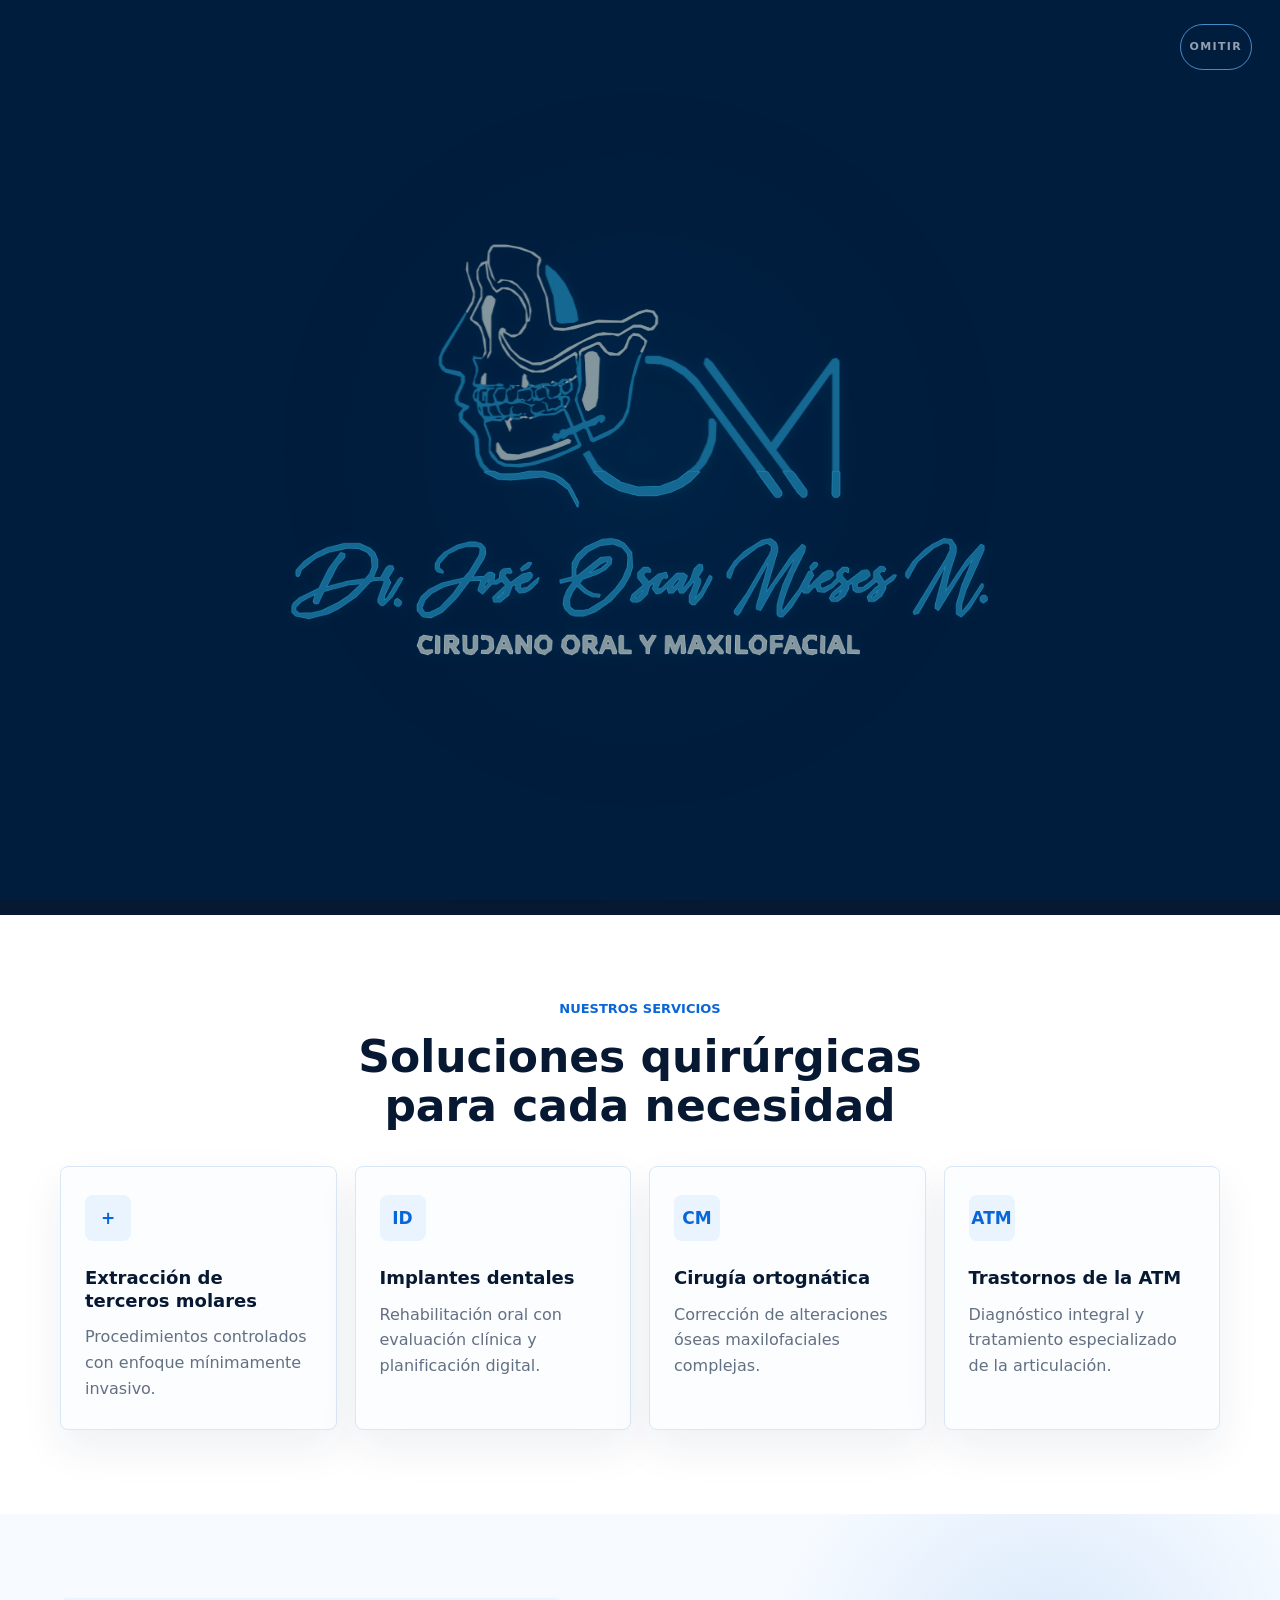
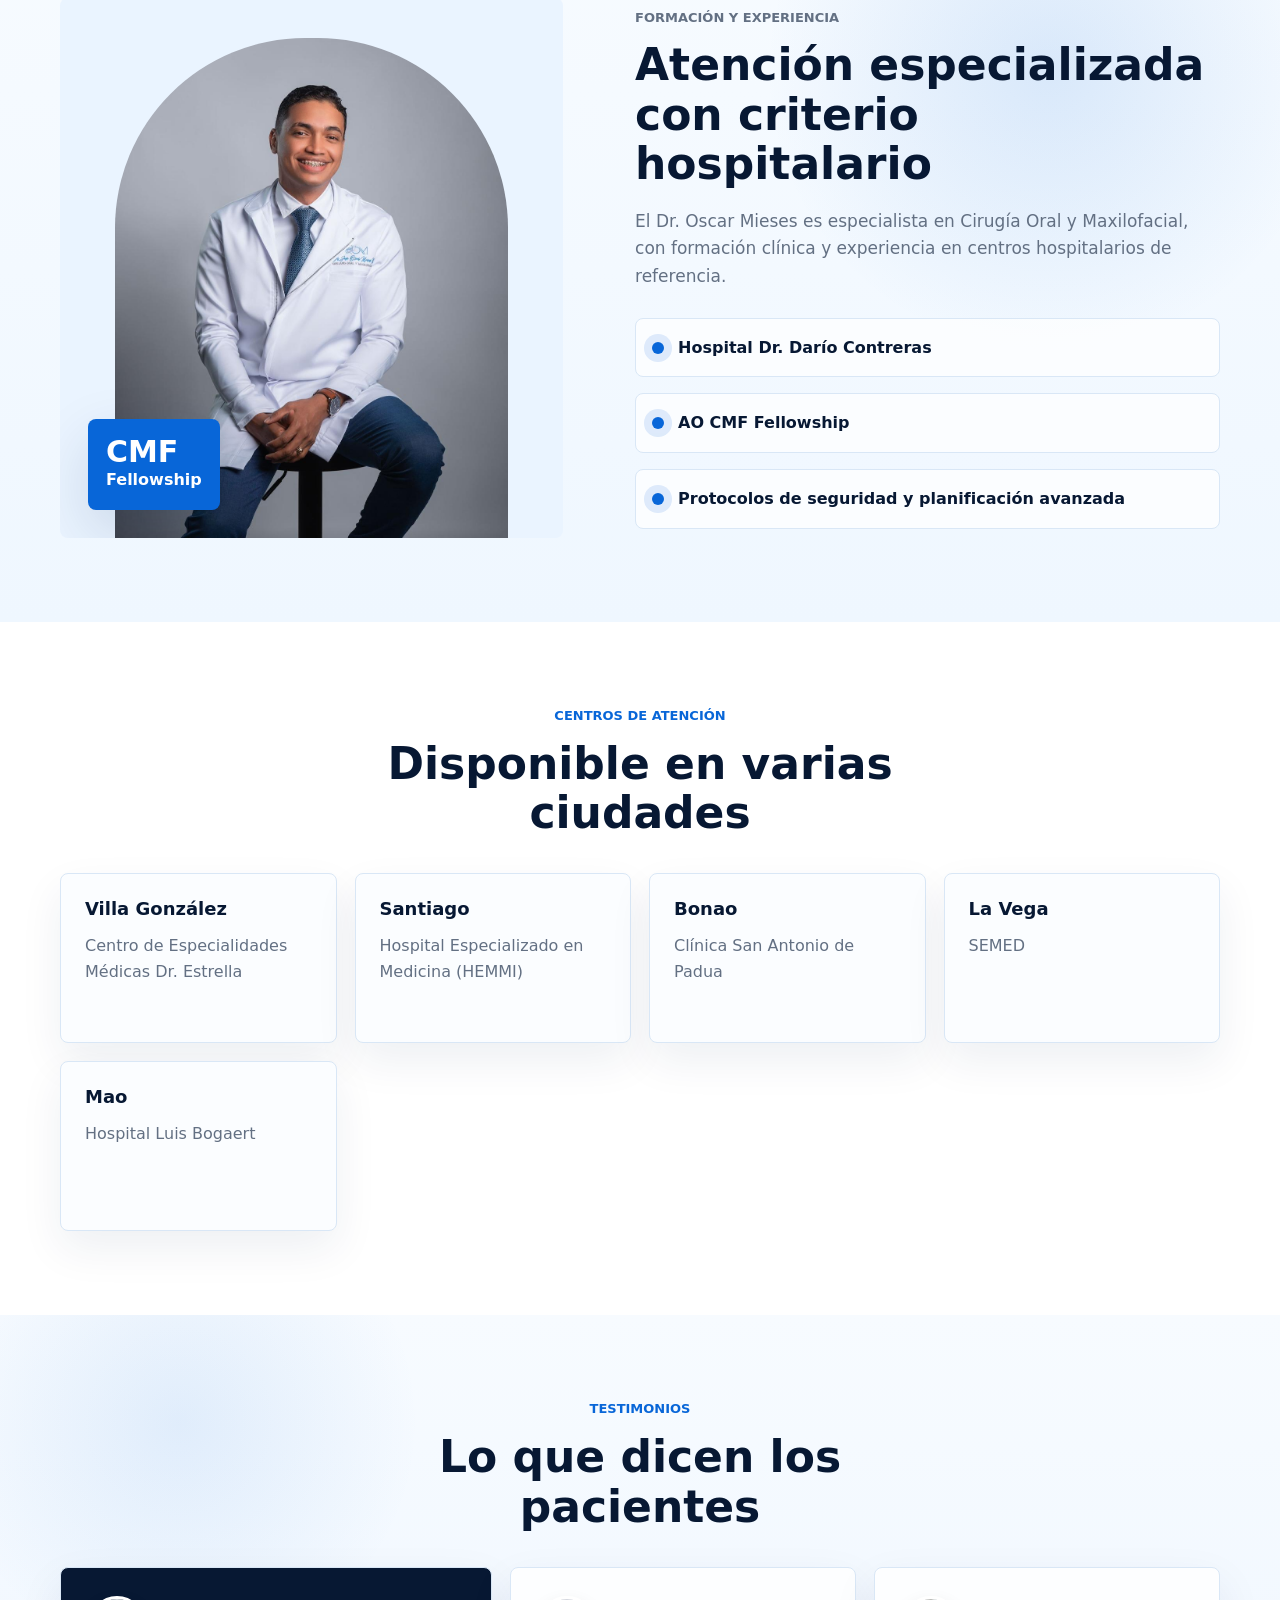
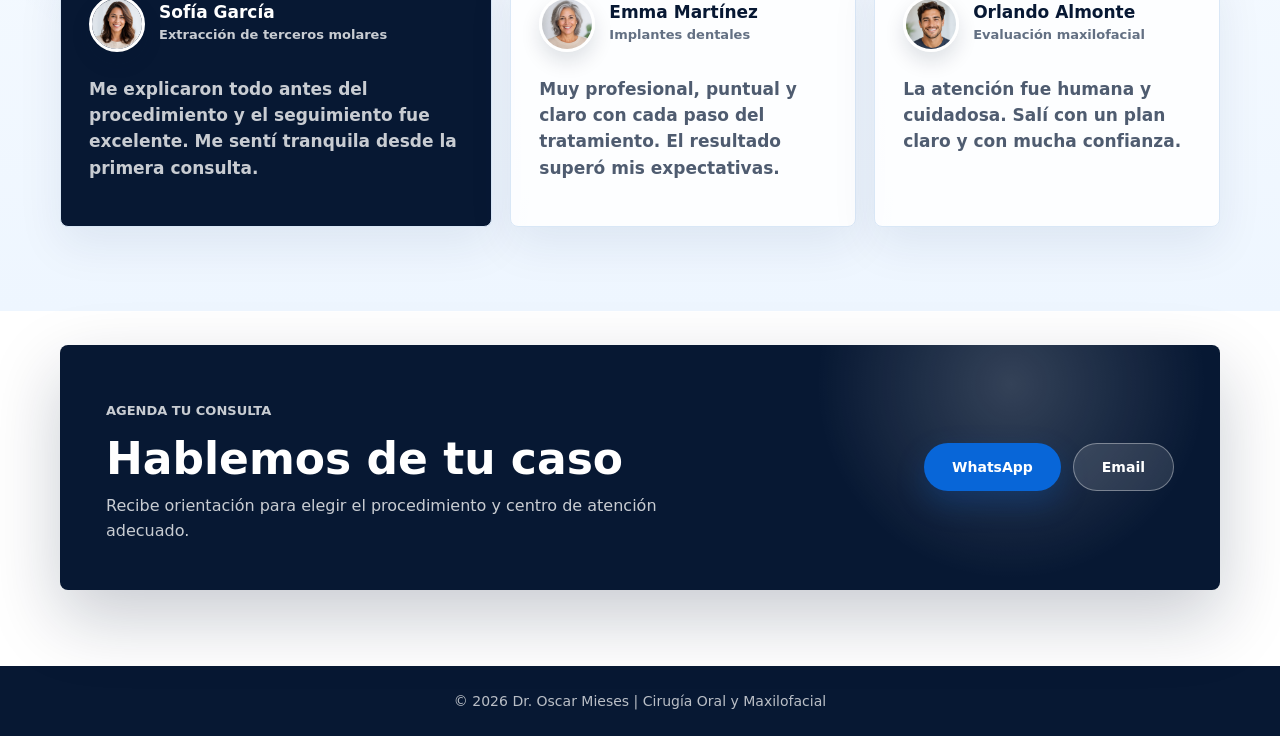
==== commit 63f81559: "Fix animated logo SVG clipping" ====
--- a/index.html
+++ b/index.html
@@ -14,11 +14,19 @@
     <div class="intro-logo" aria-hidden="true">
         <div class="intro-emblem">
             <svg class="intro-vector" viewBox="0 0 1000 666" aria-hidden="true">
-                <g class="round-skull">
+                <defs>
+                    <clipPath id="introSkullClip" clipPathUnits="userSpaceOnUse">
+                        <rect x="0" y="0" width="525" height="435"></rect>
+                    </clipPath>
+                    <clipPath id="introMonogramClip" clipPathUnits="userSpaceOnUse">
+                        <rect x="395" y="0" width="605" height="435"></rect>
+                    </clipPath>
+                </defs>
+                <g class="round-skull" clip-path="url(#introSkullClip)">
                     <use class="vector-blue" href="imagenes/Logos/logo-vector.svg#symbol-blue"></use>
                     <use class="vector-gray" href="imagenes/Logos/logo-vector.svg#symbol-gray"></use>
                 </g>
-                <g class="round-monogram">
+                <g class="round-monogram" clip-path="url(#introMonogramClip)">
                     <use class="vector-blue" href="imagenes/Logos/logo-vector.svg#symbol-blue"></use>
                     <use class="vector-gray" href="imagenes/Logos/logo-vector.svg#symbol-gray"></use>
                 </g>
--- a/index.css
+++ b/index.css
@@ -122,14 +122,12 @@
 }
 
 .round-skull {
-    clip-path: inset(0 48% 36% 0);
     opacity: 0;
     transform-origin: 34% 34%;
     animation: roundSkullReveal 1.65s 100ms cubic-bezier(0.16, 1, 0.3, 1) forwards;
 }
 
 .round-monogram {
-    clip-path: inset(0 0 36% 40%);
     opacity: 0;
     transform: translate3d(-105px, 0, 0);
     animation: roundMonogramReveal 1.25s 820ms cubic-bezier(0.16, 1, 0.3, 1) forwards;
